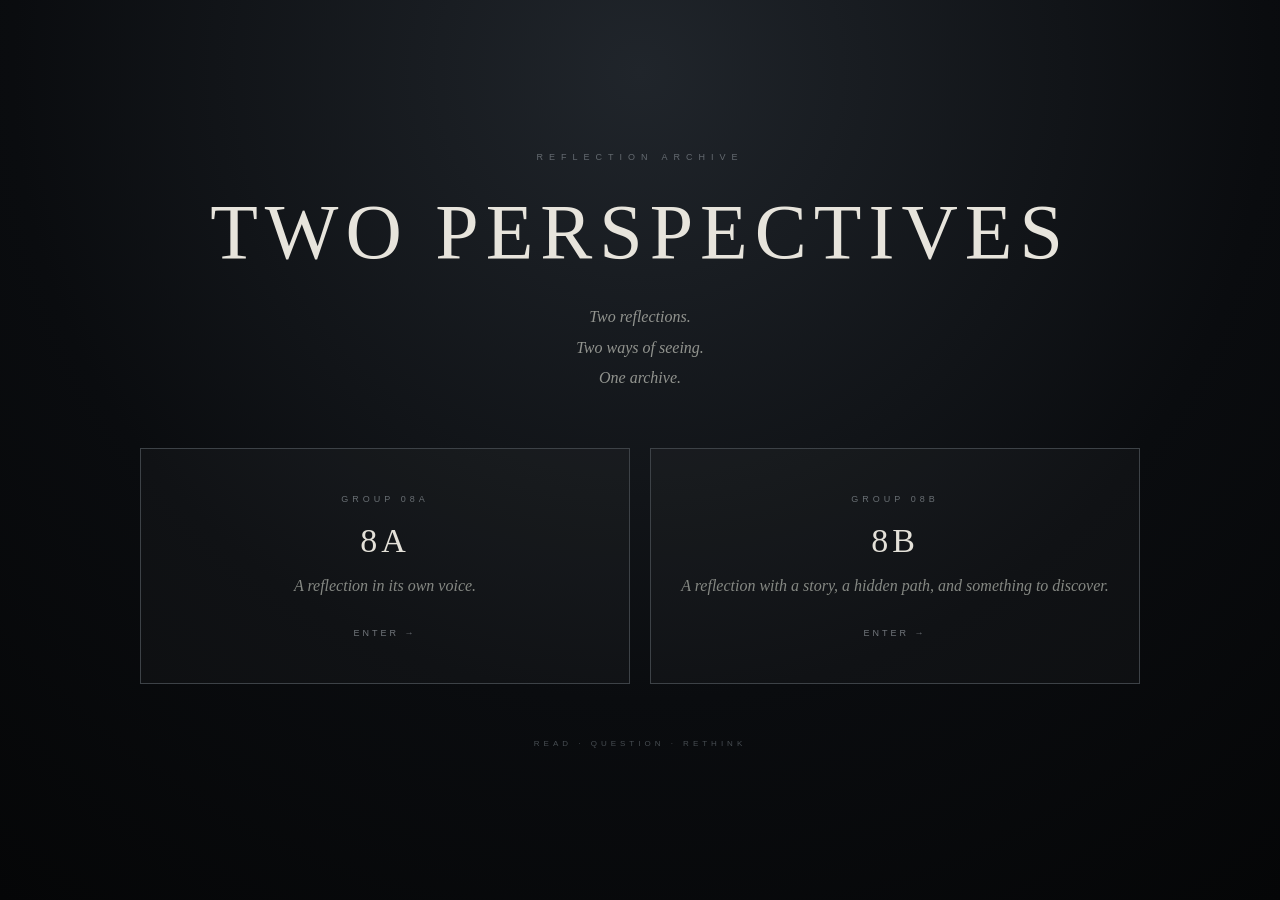
==== index.html @ 929dfd4b "Update index.html" ====
<!DOCTYPE html>
<html lang="en">
<head>
<meta charset="UTF-8">
<meta name="viewport" content="width=device-width, initial-scale=1.0">

<title>Reflection Archive</title>

<style>
*{
    box-sizing:border-box;
}

body{
    margin:0;
    min-height:100vh;
    background:
        radial-gradient(circle at 50% 8%,#20252b 0%,#0a0c0f 60%,#050607 100%);
    color:#e7e4dc;
    font-family:Georgia,"Times New Roman",serif;
    display:flex;
    align-items:center;
    justify-content:center;
    padding:30px 18px;
}

.container{
    width:100%;
    max-width:1000px;
    text-align:center;
}

.label{
    font-family:Arial,sans-serif;
    font-size:9px;
    letter-spacing:6px;
    color:#646a70;
    margin-bottom:25px;
}

h1{
    font-size:clamp(44px,9vw,78px);
    font-weight:normal;
    letter-spacing:7px;
    margin:0;
}

.intro{
    max-width:600px;
    margin:25px auto 55px;
    color:#92948f;
    font-style:italic;
    line-height:1.9;
}

.groups{
    display:grid;
    grid-template-columns:repeat(2,1fr);
    gap:20px;
}

.card{
    border:1px solid #3d4247;
    background:rgba(255,255,255,.025);
    padding:45px 25px;
    text-decoration:none;
    color:#e4e1d9;
    transition:.35s ease;
}

.card:hover{
    transform:translateY(-5px);
    border-color:#73787d;
    background:rgba(255,255,255,.045);
}

.card-label{
    font-family:Arial,sans-serif;
    font-size:9px;
    letter-spacing:4px;
    color:#686e73;
}

.card h2{
    font-size:34px;
    font-weight:normal;
    letter-spacing:4px;
    margin:18px 0 12px;
}

.card p{
    color:#858883;
    font-style:italic;
    line-height:1.7;
    margin:0;
}

.arrow{
    display:block;
    margin-top:28px;
    font-family:Arial,sans-serif;
    font-size:9px;
    letter-spacing:3px;
    color:#71767b;
}

.footer{
    margin-top:55px;
    color:#474d52;
    font-family:Arial,sans-serif;
    font-size:8px;
    letter-spacing:4px;
}

@media(max-width:700px){
    .groups{
        grid-template-columns:1fr;
    }
}
</style>
</head>

<body>

<div class="container">

<div class="label">
REFLECTION ARCHIVE
</div>

<h1>TWO PERSPECTIVES</h1>

<div class="intro">
Two reflections.<br>
Two ways of seeing.<br>
One archive.
</div>

<div class="groups">

<a href="8a.html" class="card">

<div class="card-label">
GROUP 08A
</div>

<h2>8A</h2>

<p>
A reflection in its own voice.
</p>

<span class="arrow">
ENTER →
</span>

</a>


<a href="8b.html" class="card">

<div class="card-label">
GROUP 08B
</div>

<h2>8B</h2>

<p>
A reflection with a story,
a hidden path, and something to discover.
</p>

<span class="arrow">
ENTER →
</span>

</a>

</div>

<div class="footer">
READ · QUESTION · RETHINK
</div>

</div>

</body>
</html>
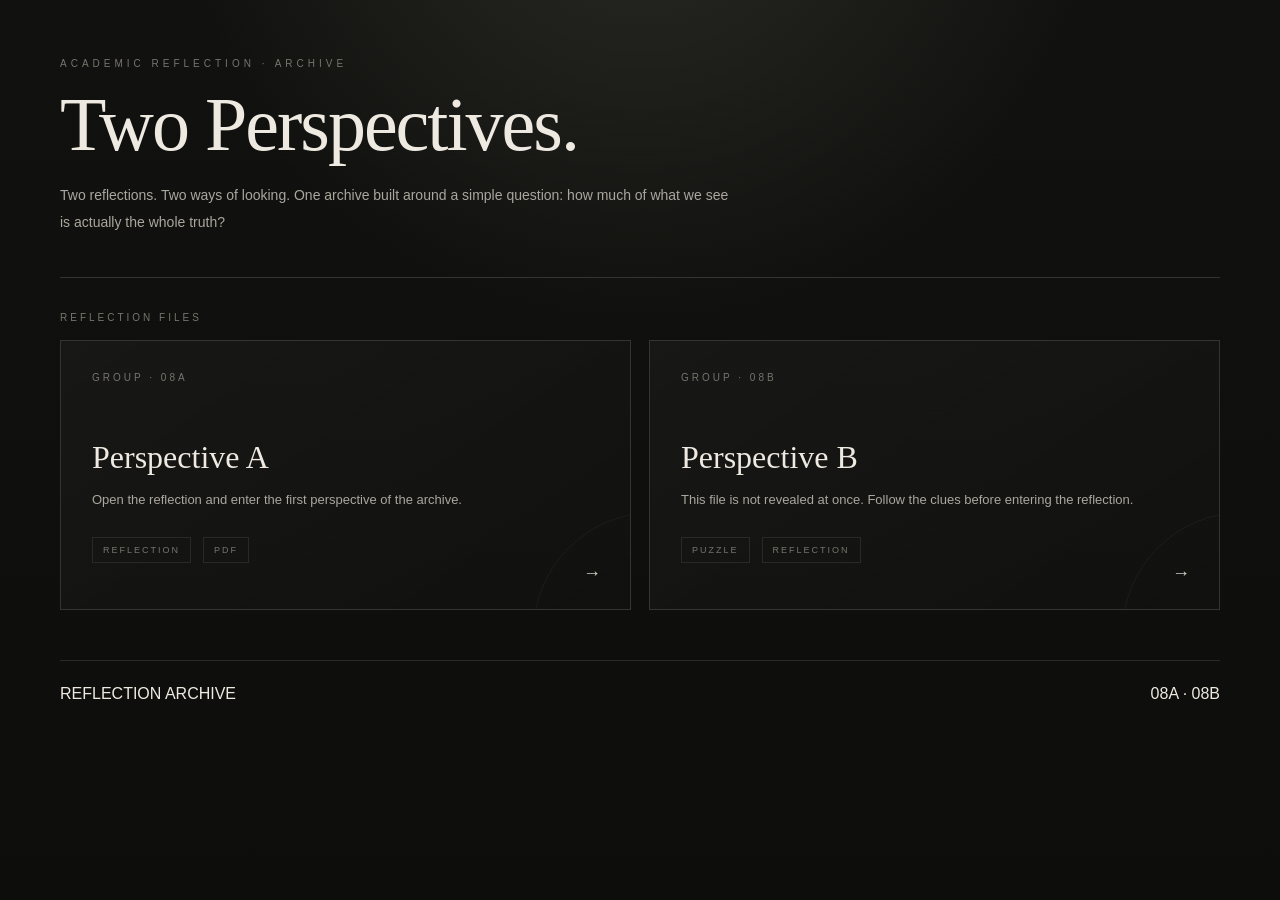
==== commit 3624f552: "Update index.html" ====
--- a/index.html
+++ b/index.html
@@ -1,188 +1,130 @@
 <!DOCTYPE html>
 <html lang="en">
 <head>
+
 <meta charset="UTF-8">
 <meta name="viewport" content="width=device-width, initial-scale=1.0">
 
 <title>Reflection Archive</title>
 
-<style>
-*{
-    box-sizing:border-box;
-}
+<link rel="stylesheet" href="site.css">
 
-body{
-    margin:0;
-    min-height:100vh;
-    background:
-        radial-gradient(circle at 50% 8%,#20252b 0%,#0a0c0f 60%,#050607 100%);
-    color:#e7e4dc;
-    font-family:Georgia,"Times New Roman",serif;
-    display:flex;
-    align-items:center;
-    justify-content:center;
-    padding:30px 18px;
-}
-
-.container{
-    width:100%;
-    max-width:1000px;
-    text-align:center;
-}
-
-.label{
-    font-family:Arial,sans-serif;
-    font-size:9px;
-    letter-spacing:6px;
-    color:#646a70;
-    margin-bottom:25px;
-}
-
-h1{
-    font-size:clamp(44px,9vw,78px);
-    font-weight:normal;
-    letter-spacing:7px;
-    margin:0;
-}
-
-.intro{
-    max-width:600px;
-    margin:25px auto 55px;
-    color:#92948f;
-    font-style:italic;
-    line-height:1.9;
-}
-
-.groups{
-    display:grid;
-    grid-template-columns:repeat(2,1fr);
-    gap:20px;
-}
-
-.card{
-    border:1px solid #3d4247;
-    background:rgba(255,255,255,.025);
-    padding:45px 25px;
-    text-decoration:none;
-    color:#e4e1d9;
-    transition:.35s ease;
-}
-
-.card:hover{
-    transform:translateY(-5px);
-    border-color:#73787d;
-    background:rgba(255,255,255,.045);
-}
-
-.card-label{
-    font-family:Arial,sans-serif;
-    font-size:9px;
-    letter-spacing:4px;
-    color:#686e73;
-}
-
-.card h2{
-    font-size:34px;
-    font-weight:normal;
-    letter-spacing:4px;
-    margin:18px 0 12px;
-}
-
-.card p{
-    color:#858883;
-    font-style:italic;
-    line-height:1.7;
-    margin:0;
-}
-
-.arrow{
-    display:block;
-    margin-top:28px;
-    font-family:Arial,sans-serif;
-    font-size:9px;
-    letter-spacing:3px;
-    color:#71767b;
-}
-
-.footer{
-    margin-top:55px;
-    color:#474d52;
-    font-family:Arial,sans-serif;
-    font-size:8px;
-    letter-spacing:4px;
-}
-
-@media(max-width:700px){
-    .groups{
-        grid-template-columns:1fr;
-    }
-}
-</style>
 </head>
 
 <body>
 
-<div class="container">
+<main class="archive-page">
 
-<div class="label">
-REFLECTION ARCHIVE
-</div>
+    <div class="archive-kicker">
+        ACADEMIC REFLECTION · ARCHIVE
+    </div>
 
-<h1>TWO PERSPECTIVES</h1>
+    <h1 class="archive-title">
+        Two Perspectives.
+    </h1>
 
-<div class="intro">
-Two reflections.<br>
-Two ways of seeing.<br>
-One archive.
-</div>
+    <p class="archive-subtitle">
+        Two reflections. Two ways of looking.
+        One archive built around a simple question:
+        how much of what we see is actually the whole truth?
+    </p>
 
-<div class="groups">
-
-<a href="8a.html" class="card">
-
-<div class="card-label">
-GROUP 08A
-</div>
-
-<h2>8A</h2>
-
-<p>
-A reflection in its own voice.
-</p>
-
-<span class="arrow">
-ENTER →
-</span>
-
-</a>
+    <div class="archive-line"></div>
 
 
-<a href="8b.html" class="card">
+    <div class="section-label">
+        REFLECTION FILES
+    </div>
 
-<div class="card-label">
-GROUP 08B
-</div>
 
-<h2>8B</h2>
+    <section class="archive-grid">
 
-<p>
-A reflection with a story,
-a hidden path, and something to discover.
-</p>
 
-<span class="arrow">
-ENTER →
-</span>
+        <a
+            class="archive-card"
+            href="8a.html"
+        >
 
-</a>
+            <div class="archive-number">
+                GROUP · 08A
+            </div>
 
-</div>
+            <div class="archive-card-title">
+                Perspective A
+            </div>
 
-<div class="footer">
-READ · QUESTION · RETHINK
-</div>
+            <div class="archive-card-description">
+                Open the reflection and enter the first
+                perspective of the archive.
+            </div>
 
-</div>
+            <div class="meta-row">
+                <span class="meta">
+                    REFLECTION
+                </span>
+
+                <span class="meta">
+                    PDF
+                </span>
+            </div>
+
+            <div class="archive-arrow">
+                →
+            </div>
+
+        </a>
+
+
+        <a
+            class="archive-card"
+            href="8b.html"
+        >
+
+            <div class="archive-number">
+                GROUP · 08B
+            </div>
+
+            <div class="archive-card-title">
+                Perspective B
+            </div>
+
+            <div class="archive-card-description">
+                This file is not revealed at once.
+                Follow the clues before entering the reflection.
+            </div>
+
+            <div class="meta-row">
+                <span class="meta">
+                    PUZZLE
+                </span>
+
+                <span class="meta">
+                    REFLECTION
+                </span>
+            </div>
+
+            <div class="archive-arrow">
+                →
+            </div>
+
+        </a>
+
+    </section>
+
+
+    <div class="bottom-nav">
+
+        <span>
+            REFLECTION ARCHIVE
+        </span>
+
+        <span>
+            08A · 08B
+        </span>
+
+    </div>
+
+</main>
 
 </body>
 </html>
--- a/site.css
+++ b/site.css
@@ -0,0 +1,1031 @@
+:root{
+    --bg:#11110f;
+    --bg-deep:#0d0d0b;
+
+    --panel:#191916;
+    --panel-soft:#1d1d19;
+    --panel-hover:#22221e;
+
+    --line:#353530;
+    --line-soft:#292925;
+    --line-bright:#4b4a44;
+
+    --text:#eeeae1;
+    --text-soft:#d2cec4;
+    --muted:#aaa79e;
+    --dim:#77756d;
+
+    --accent:#d6d0c2;
+    --accent-bright:#eeeae1;
+
+    --max-width:1160px;
+}
+
+*{
+    box-sizing:border-box;
+}
+
+html{
+    scroll-behavior:smooth;
+}
+
+body{
+    margin:0;
+    min-height:100vh;
+
+    background:
+        radial-gradient(
+            circle at 50% -15%,
+            #292925 0%,
+            transparent 38%
+        ),
+        linear-gradient(
+            180deg,
+            var(--bg) 0%,
+            var(--bg-deep) 100%
+        );
+
+    color:var(--text);
+
+    font-family:
+        Arial,
+        Helvetica,
+        sans-serif;
+}
+
+body::before{
+    content:"";
+    position:fixed;
+    inset:0;
+
+    pointer-events:none;
+
+    opacity:.025;
+
+    background-image:
+        repeating-linear-gradient(
+            0deg,
+            transparent 0px,
+            transparent 3px,
+            rgba(255,255,255,.5) 4px
+        );
+}
+
+a{
+    color:inherit;
+}
+
+.archive-page{
+    width:min(var(--max-width),92%);
+    margin:auto;
+    padding:58px 0 45px;
+}
+
+.narrow-page{
+    width:min(780px,92%);
+    margin:auto;
+    padding:60px 0 45px;
+}
+
+.wide-page{
+    width:min(1380px,94%);
+    margin:auto;
+    padding:52px 0 42px;
+}
+
+
+/* =========================
+   ARCHIVE HEADER
+========================= */
+
+.archive-kicker{
+    font-size:10px;
+    letter-spacing:4px;
+    color:var(--dim);
+    text-transform:uppercase;
+}
+
+.archive-title{
+    margin:17px 0 0;
+
+    font-family:
+        Georgia,
+        "Times New Roman",
+        serif;
+
+    font-weight:normal;
+
+    font-size:
+        clamp(42px,7vw,76px);
+
+    line-height:1;
+
+    letter-spacing:-2px;
+}
+
+.archive-subtitle{
+    max-width:680px;
+
+    margin-top:20px;
+
+    color:var(--muted);
+
+    font-size:14px;
+    line-height:1.9;
+}
+
+.archive-line{
+    height:1px;
+
+    margin:42px 0 34px;
+
+    background:var(--line);
+}
+
+
+/* =========================
+   SECTION LABEL
+========================= */
+
+.section-label{
+    margin-bottom:17px;
+
+    font-size:10px;
+    letter-spacing:3px;
+
+    color:var(--dim);
+
+    text-transform:uppercase;
+}
+
+
+/* =========================
+   ARCHIVE CARDS
+========================= */
+
+.archive-grid{
+    display:grid;
+
+    grid-template-columns:
+        repeat(2,minmax(0,1fr));
+
+    gap:18px;
+}
+
+.archive-card{
+    position:relative;
+
+    min-height:270px;
+
+    display:block;
+
+    padding:31px;
+
+    border:1px solid var(--line);
+
+    background:
+        linear-gradient(
+            145deg,
+            rgba(255,255,255,.035),
+            rgba(255,255,255,.012)
+        );
+
+    text-decoration:none;
+
+    overflow:hidden;
+
+    transition:
+        transform .28s ease,
+        border-color .28s ease,
+        background .28s ease;
+}
+
+.archive-card::after{
+    content:"";
+
+    position:absolute;
+
+    width:240px;
+    height:240px;
+
+    right:-145px;
+    bottom:-145px;
+
+    border:1px solid rgba(255,255,255,.045);
+
+    border-radius:50%;
+}
+
+.archive-card:hover{
+    transform:translateY(-4px);
+
+    border-color:var(--line-bright);
+
+    background:var(--panel-hover);
+}
+
+.archive-number{
+    font-size:10px;
+    letter-spacing:3px;
+
+    color:var(--dim);
+}
+
+.archive-card-title{
+    margin-top:56px;
+
+    font-family:
+        Georgia,
+        "Times New Roman",
+        serif;
+
+    font-size:32px;
+    font-weight:normal;
+}
+
+.archive-card-description{
+    max-width:470px;
+
+    margin-top:13px;
+
+    color:var(--muted);
+
+    font-size:13px;
+    line-height:1.75;
+}
+
+.archive-arrow{
+    position:absolute;
+
+    right:29px;
+    bottom:25px;
+
+    font-size:18px;
+
+    color:var(--accent);
+}
+
+
+/* =========================
+   SMALL META
+========================= */
+
+.meta-row{
+    display:flex;
+    gap:12px;
+    flex-wrap:wrap;
+
+    margin-top:25px;
+}
+
+.meta{
+    padding:7px 10px;
+
+    border:1px solid var(--line-soft);
+
+    color:var(--dim);
+
+    font-size:9px;
+    letter-spacing:2px;
+}
+
+
+/* =========================
+   LISTENING CARD
+========================= */
+
+.listening-card{
+    position:relative;
+
+    margin-top:18px;
+
+    min-height:165px;
+
+    border:1px solid var(--line);
+
+    background:
+        linear-gradient(
+            145deg,
+            rgba(255,255,255,.025),
+            rgba(255,255,255,.008)
+        );
+
+    overflow:hidden;
+
+    transition:
+        border-color .25s ease,
+        background .25s ease;
+}
+
+.listening-card:hover{
+    border-color:var(--line-bright);
+}
+
+.listening-card-link{
+    position:absolute;
+    inset:0;
+
+    z-index:4;
+}
+
+.listening-content{
+    display:flex;
+    align-items:center;
+
+    gap:23px;
+
+    padding:30px;
+}
+
+.listening-icon{
+    width:58px;
+    height:58px;
+
+    flex:none;
+
+    display:flex;
+    align-items:center;
+    justify-content:center;
+
+    border:1px solid var(--line);
+
+    font-size:22px;
+}
+
+.listening-title{
+    font-family:
+        Georgia,
+        "Times New Roman",
+        serif;
+
+    font-size:27px;
+}
+
+.listening-status{
+    margin-top:7px;
+
+    color:var(--dim);
+
+    font-size:9px;
+    letter-spacing:2px;
+}
+
+.listening-description{
+    margin-top:10px;
+
+    color:var(--muted);
+
+    font-size:12px;
+    line-height:1.7;
+}
+
+
+/* =========================
+   DIRECT ACCESS
+========================= */
+
+.alternative-route{
+    margin-top:34px;
+
+    text-align:center;
+}
+
+.alternative-label{
+    margin-bottom:12px;
+
+    color:var(--dim);
+
+    font-size:9px;
+    letter-spacing:2px;
+}
+
+.secondary-button{
+    display:inline-flex;
+
+    padding:12px 18px;
+
+    border:1px solid var(--line);
+
+    color:var(--muted);
+
+    text-decoration:none;
+
+    font-size:9px;
+    letter-spacing:2px;
+
+    transition:.25s;
+}
+
+.secondary-button:hover{
+    color:var(--text);
+    border-color:var(--line-bright);
+}
+
+
+/* =========================
+   PRIMARY BUTTON
+========================= */
+
+.primary-button{
+    display:flex;
+    align-items:center;
+    justify-content:center;
+
+    width:100%;
+
+    padding:17px;
+
+    border:1px solid var(--accent);
+
+    background:var(--accent);
+
+    color:#171714;
+
+    text-decoration:none;
+
+    font-size:10px;
+    letter-spacing:3px;
+
+    transition:.25s;
+}
+
+.primary-button:hover{
+    background:var(--accent-bright);
+}
+
+
+/* =========================
+   BOTTOM NAV
+========================= */
+
+.bottom-nav{
+    display:flex;
+
+    justify-content:space-between;
+
+    gap:20px;
+
+    margin-top:50px;
+
+    padding-top:24px;
+
+    border-top:1px solid var(--line-soft);
+}
+
+.bottom-nav a{
+    color:var(--muted);
+
+    text-decoration:none;
+
+    font-size:9px;
+    letter-spacing:2px;
+
+    transition:.2s;
+}
+
+.bottom-nav a:hover{
+    color:var(--text);
+}
+
+
+/* =========================
+   DOCUMENT PANEL
+========================= */
+
+.document-panel{
+    border:1px solid var(--line);
+
+    background:#0b0b0a;
+
+    overflow:hidden;
+}
+
+.document-header{
+    display:flex;
+    justify-content:space-between;
+    align-items:center;
+
+    padding:14px 17px;
+
+    border-bottom:1px solid var(--line);
+
+    background:var(--panel);
+}
+
+.document-header-title{
+    font-size:9px;
+    letter-spacing:3px;
+
+    color:var(--muted);
+}
+
+.document-header-meta{
+    font-size:8px;
+    letter-spacing:2px;
+
+    color:var(--dim);
+}
+
+.document-frame{
+    display:block;
+
+    width:100%;
+
+    height:
+        calc(100vh - 235px);
+
+    min-height:650px;
+
+    border:0;
+
+    background:#fff;
+}
+
+
+/* =========================
+   CHALLENGE
+========================= */
+
+.challenge-box{
+    padding:34px;
+
+    border:1px solid var(--line);
+
+    background:
+        linear-gradient(
+            145deg,
+            rgba(255,255,255,.025),
+            rgba(255,255,255,.008)
+        );
+}
+
+.challenge-label{
+    font-size:9px;
+    letter-spacing:3px;
+
+    color:var(--dim);
+}
+
+.challenge-question{
+    margin:20px 0 25px;
+
+    font-family:
+        Georgia,
+        "Times New Roman",
+        serif;
+
+    font-size:25px;
+    line-height:1.5;
+}
+
+.challenge-input{
+    width:100%;
+
+    padding:17px;
+
+    border:1px solid var(--line-bright);
+
+    outline:none;
+
+    background:#11110f;
+
+    color:var(--text);
+
+    font-size:14px;
+
+    transition:.2s;
+}
+
+.challenge-input:focus{
+    border-color:#77736a;
+}
+
+.challenge-submit{
+    width:100%;
+
+    margin-top:12px;
+
+    padding:16px;
+
+    border:1px solid var(--accent);
+
+    background:var(--accent);
+
+    color:#171714;
+
+    cursor:pointer;
+
+    font-size:9px;
+    letter-spacing:3px;
+
+    transition:.25s;
+}
+
+.challenge-submit:hover{
+    background:var(--accent-bright);
+}
+
+.challenge-message{
+    min-height:20px;
+
+    margin-top:15px;
+
+    color:var(--muted);
+
+    font-size:11px;
+    line-height:1.7;
+}
+
+.hint-box{
+    display:none;
+
+    margin-top:18px;
+
+    padding:17px 18px;
+
+    border-left:2px solid #77736a;
+
+    background:rgba(255,255,255,.025);
+
+    color:var(--muted);
+
+    font-size:11px;
+    line-height:1.8;
+}
+
+.help-area{
+    margin-top:17px;
+
+    text-align:center;
+}
+
+.help-button{
+    width:100%;
+
+    padding:15px;
+
+    border:1px solid var(--line);
+
+    background:transparent;
+
+    color:var(--muted);
+
+    cursor:pointer;
+
+    font-size:9px;
+    letter-spacing:2px;
+
+    transition:.2s;
+}
+
+.help-button:hover{
+    color:var(--text);
+
+    border-color:var(--line-bright);
+}
+
+.help-text{
+    display:none;
+
+    margin-top:12px;
+
+    padding:16px;
+
+    border:1px solid var(--line-soft);
+
+    color:var(--muted);
+
+    font-size:11px;
+    line-height:1.8;
+
+    text-align:left;
+}
+
+
+/* =========================
+   SUCCESS
+========================= */
+
+.success-screen{
+    min-height:72vh;
+
+    display:none;
+
+    align-items:center;
+    justify-content:center;
+
+    text-align:center;
+}
+
+.success-inner{
+    width:min(650px,100%);
+}
+
+.success-symbol{
+    margin-bottom:25px;
+
+    font-size:40px;
+
+    color:var(--accent);
+}
+
+.success-label{
+    font-size:9px;
+    letter-spacing:4px;
+
+    color:var(--dim);
+}
+
+.success-title{
+    margin:18px 0 12px;
+
+    font-family:
+        Georgia,
+        "Times New Roman",
+        serif;
+
+    font-weight:normal;
+
+    font-size:
+        clamp(40px,7vw,65px);
+}
+
+.success-description{
+    color:var(--muted);
+
+    font-size:13px;
+    line-height:1.9;
+}
+
+
+/* =========================
+   READING ROOM
+========================= */
+
+.reading-grid{
+    display:grid;
+
+    grid-template-columns:
+        minmax(0,1fr)
+        310px;
+
+    gap:22px;
+
+    align-items:start;
+}
+
+.audio-column{
+    position:sticky;
+    top:24px;
+}
+
+.audio-panel{
+    padding:27px;
+
+    border:1px solid var(--line);
+
+    background:
+        linear-gradient(
+            145deg,
+            rgba(255,255,255,.035),
+            rgba(255,255,255,.012)
+        );
+}
+
+.audio-symbol{
+    width:58px;
+    height:58px;
+
+    display:flex;
+    align-items:center;
+    justify-content:center;
+
+    margin-bottom:23px;
+
+    border:1px solid var(--line);
+
+    font-size:22px;
+}
+
+.audio-label{
+    font-size:9px;
+    letter-spacing:3px;
+
+    color:var(--dim);
+}
+
+.audio-title{
+    margin-top:13px;
+
+    font-family:
+        Georgia,
+        "Times New Roman",
+        serif;
+
+    font-size:29px;
+    line-height:1.25;
+}
+
+.audio-description{
+    margin-top:13px;
+
+    color:var(--muted);
+
+    font-size:11px;
+    line-height:1.8;
+}
+
+.audio-player{
+    width:100%;
+
+    margin-top:25px;
+}
+
+.audio-note{
+    margin-top:19px;
+
+    padding-top:19px;
+
+    border-top:1px solid var(--line-soft);
+
+    color:var(--dim);
+
+    font-size:10px;
+    line-height:1.8;
+}
+
+.download-button{
+    display:block;
+
+    margin-top:17px;
+
+    padding:14px;
+
+    border:1px solid var(--line);
+
+    color:var(--muted);
+
+    text-align:center;
+
+    text-decoration:none;
+
+    font-size:9px;
+    letter-spacing:2px;
+
+    transition:.2s;
+}
+
+.download-button:hover{
+    color:var(--text);
+
+    border-color:var(--line-bright);
+}
+
+
+/* =========================
+   LOCK SCREEN
+========================= */
+
+.lock-screen{
+    min-height:100vh;
+
+    display:flex;
+
+    align-items:center;
+    justify-content:center;
+
+    width:min(650px,92%);
+
+    margin:auto;
+
+    text-align:center;
+}
+
+.lock-symbol{
+    margin-bottom:27px;
+
+    font-size:46px;
+}
+
+.lock-label{
+    font-size:9px;
+    letter-spacing:4px;
+
+    color:var(--dim);
+}
+
+.lock-title{
+    margin:18px 0;
+
+    font-family:
+        Georgia,
+        "Times New Roman",
+        serif;
+
+    font-size:
+        clamp(40px,7vw,60px);
+
+    font-weight:normal;
+}
+
+.lock-description{
+    color:var(--muted);
+
+    font-size:13px;
+    line-height:1.9;
+}
+
+.lock-button{
+    display:block;
+
+    margin-top:30px;
+
+    padding:17px;
+
+    border:1px solid var(--line);
+
+    color:var(--muted);
+
+    text-decoration:none;
+
+    font-size:9px;
+    letter-spacing:2px;
+
+    transition:.2s;
+}
+
+.lock-button:hover{
+    color:var(--text);
+
+    border-color:var(--line-bright);
+}
+
+
+/* =========================
+   RESPONSIVE
+========================= */
+
+@media(max-width:900px){
+
+    .reading-grid{
+        grid-template-columns:1fr;
+    }
+
+    .audio-column{
+        position:relative;
+        top:auto;
+        order:-1;
+    }
+
+    .document-frame{
+        height:72vh;
+        min-height:540px;
+    }
+
+}
+
+@media(max-width:720px){
+
+    .archive-page,
+    .narrow-page{
+        padding-top:40px;
+    }
+
+    .archive-grid{
+        grid-template-columns:1fr;
+    }
+
+    .archive-card{
+        min-height:225px;
+    }
+
+    .archive-card-title{
+        margin-top:42px;
+    }
+
+    .listening-content{
+        align-items:flex-start;
+    }
+
+    .bottom-nav{
+        flex-direction:column;
+    }
+
+}
+
+@media(max-width:520px){
+
+    .archive-title{
+        letter-spacing:-1px;
+    }
+
+    .challenge-box{
+        padding:24px;
+    }
+
+    .document-frame{
+        height:68vh;
+        min-height:480px;
+    }
+
+}
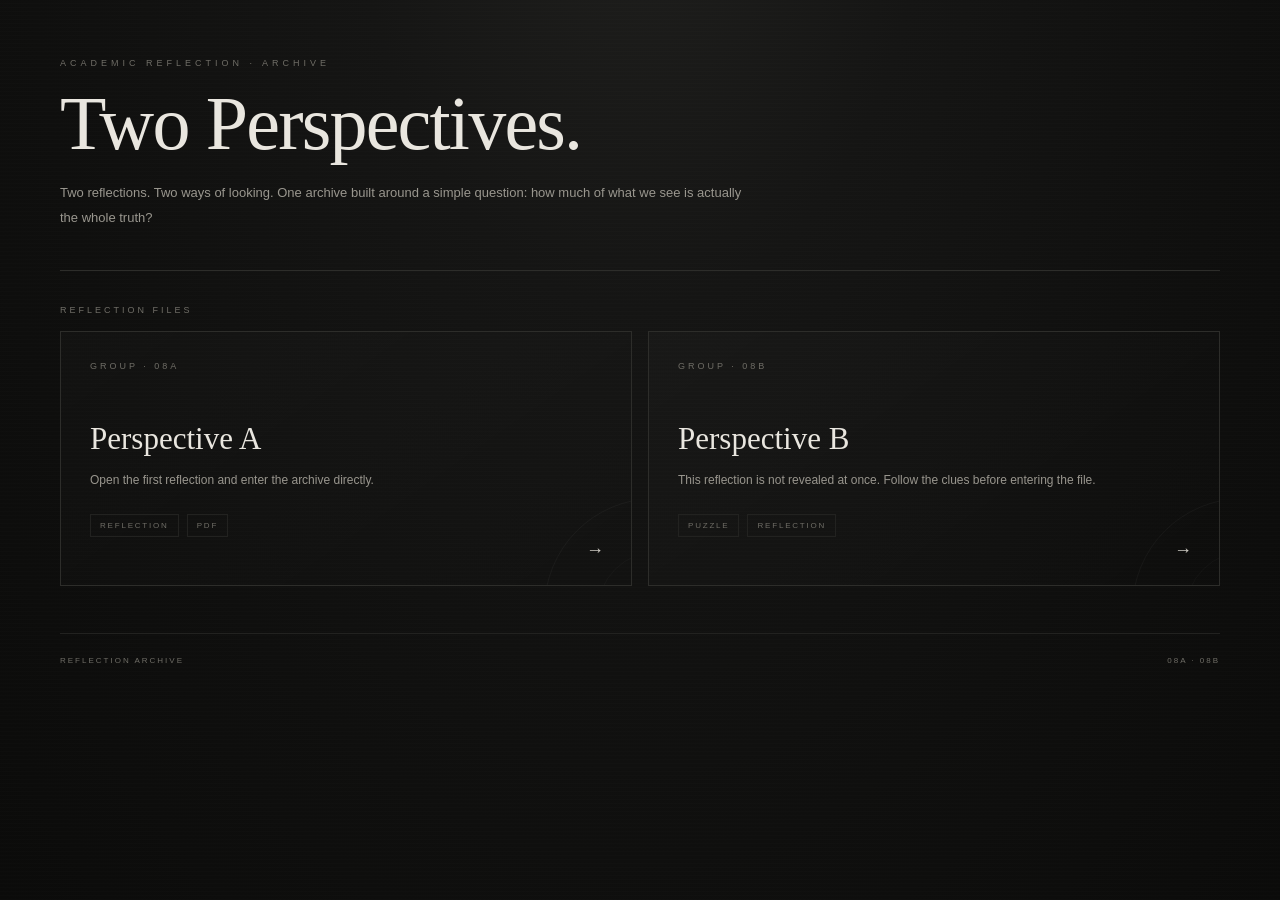
==== commit 65703fcc: "Update index.html" ====
--- a/index.html
+++ b/index.html
@@ -13,52 +13,51 @@
 
 <body>
 
-<main class="archive-page">
+<main class="page">
 
-    <div class="archive-kicker">
+    <div class="kicker">
         ACADEMIC REFLECTION · ARCHIVE
     </div>
 
-    <h1 class="archive-title">
+    <h1 class="title">
         Two Perspectives.
     </h1>
 
-    <p class="archive-subtitle">
+    <p class="subtitle">
         Two reflections. Two ways of looking.
         One archive built around a simple question:
         how much of what we see is actually the whole truth?
     </p>
 
-    <div class="archive-line"></div>
-
+    <div class="rule"></div>
 
     <div class="section-label">
         REFLECTION FILES
     </div>
 
 
-    <section class="archive-grid">
-
+    <section class="cards">
 
         <a
-            class="archive-card"
+            class="card"
             href="8a.html"
         >
 
-            <div class="archive-number">
+            <div class="card-number">
                 GROUP · 08A
             </div>
 
-            <div class="archive-card-title">
+            <div class="card-title">
                 Perspective A
             </div>
 
-            <div class="archive-card-description">
-                Open the reflection and enter the first
-                perspective of the archive.
+            <div class="card-description">
+                Open the first reflection and enter
+                the archive directly.
             </div>
 
             <div class="meta-row">
+
                 <span class="meta">
                     REFLECTION
                 </span>
@@ -66,9 +65,10 @@
                 <span class="meta">
                     PDF
                 </span>
+
             </div>
 
-            <div class="archive-arrow">
+            <div class="card-arrow">
                 →
             </div>
 
@@ -76,24 +76,25 @@
 
 
         <a
-            class="archive-card"
+            class="card"
             href="8b.html"
         >
 
-            <div class="archive-number">
+            <div class="card-number">
                 GROUP · 08B
             </div>
 
-            <div class="archive-card-title">
+            <div class="card-title">
                 Perspective B
             </div>
 
-            <div class="archive-card-description">
-                This file is not revealed at once.
-                Follow the clues before entering the reflection.
+            <div class="card-description">
+                This reflection is not revealed at once.
+                Follow the clues before entering the file.
             </div>
 
             <div class="meta-row">
+
                 <span class="meta">
                     PUZZLE
                 </span>
@@ -101,9 +102,10 @@
                 <span class="meta">
                     REFLECTION
                 </span>
+
             </div>
 
-            <div class="archive-arrow">
+            <div class="card-arrow">
                 →
             </div>
 
@@ -112,7 +114,7 @@
     </section>
 
 
-    <div class="bottom-nav">
+    <nav class="bottom-nav">
 
         <span>
             REFLECTION ARCHIVE
@@ -122,7 +124,7 @@
             08A · 08B
         </span>
 
-    </div>
+    </nav>
 
 </main>
 
--- a/site.css
+++ b/site.css
@@ -1,24 +1,23 @@
 :root{
-    --bg:#11110f;
-    --bg-deep:#0d0d0b;
-
-    --panel:#191916;
-    --panel-soft:#1d1d19;
-    --panel-hover:#22221e;
-
-    --line:#353530;
-    --line-soft:#292925;
-    --line-bright:#4b4a44;
-
-    --text:#eeeae1;
-    --text-soft:#d2cec4;
-    --muted:#aaa79e;
-    --dim:#77756d;
-
-    --accent:#d6d0c2;
-    --accent-bright:#eeeae1;
-
-    --max-width:1160px;
+    --bg:#0f0f0e;
+    --bg-deep:#0b0b0a;
+
+    --surface:#151514;
+    --surface-2:#191918;
+    --surface-hover:#1d1d1b;
+
+    --border:#2d2d2a;
+    --border-soft:#222220;
+    --border-light:#42423e;
+
+    --text:#e9e6df;
+    --text-soft:#d0cdc5;
+    --muted:#99968e;
+    --dim:#6f6d66;
+
+    --white:#f1eee7;
+
+    --content:1160px;
 }
 
 *{
@@ -35,13 +34,10 @@
 
     background:
         radial-gradient(
-            circle at 50% -15%,
-            #292925 0%,
-            transparent 38%
-        ),
-        linear-gradient(
-            180deg,
-            var(--bg) 0%,
+            ellipse at 50% -20%,
+            #20201e 0%,
+            #151514 32%,
+            var(--bg) 68%,
             var(--bg-deep) 100%
         );
 
@@ -51,61 +47,75 @@
         Arial,
         Helvetica,
         sans-serif;
+
+    -webkit-font-smoothing:antialiased;
 }
 
 body::before{
     content:"";
+
     position:fixed;
     inset:0;
 
     pointer-events:none;
 
-    opacity:.025;
+    opacity:.018;
 
     background-image:
         repeating-linear-gradient(
             0deg,
-            transparent 0px,
-            transparent 3px,
-            rgba(255,255,255,.5) 4px
+            rgba(255,255,255,.7) 0,
+            rgba(255,255,255,.7) 1px,
+            transparent 1px,
+            transparent 4px
         );
 }
+
+
+/* =========================================
+   GLOBAL
+========================================= */
 
 a{
     color:inherit;
 }
 
-.archive-page{
-    width:min(var(--max-width),92%);
+button,
+input{
+    font:inherit;
+}
+
+.page{
+    width:min(var(--content),92%);
     margin:auto;
-    padding:58px 0 45px;
-}
-
-.narrow-page{
-    width:min(780px,92%);
-    margin:auto;
-    padding:60px 0 45px;
-}
-
-.wide-page{
+    padding:58px 0 44px;
+}
+
+.page-wide{
     width:min(1380px,94%);
     margin:auto;
     padding:52px 0 42px;
 }
 
-
-/* =========================
+.page-narrow{
+    width:min(760px,92%);
+    margin:auto;
+    padding:60px 0 44px;
+}
+
+
+/* =========================================
    ARCHIVE HEADER
-========================= */
-
-.archive-kicker{
-    font-size:10px;
+========================================= */
+
+.kicker{
+    font-size:9px;
     letter-spacing:4px;
     color:var(--dim);
     text-transform:uppercase;
 }
 
-.archive-title{
+.title{
     margin:17px 0 0;
 
     font-family:
@@ -113,44 +123,40 @@
         "Times New Roman",
         serif;
 
+    font-size:
+        clamp(43px,7vw,76px);
+
     font-weight:normal;
 
-    font-size:
-        clamp(42px,7vw,76px);
-
     line-height:1;
 
-    letter-spacing:-2px;
-}
-
-.archive-subtitle{
-    max-width:680px;
+    letter-spacing:-1.8px;
+}
+
+.subtitle{
+    max-width:690px;
 
     margin-top:20px;
 
     color:var(--muted);
 
-    font-size:14px;
+    font-size:13px;
+
     line-height:1.9;
 }
 
-.archive-line{
+.rule{
     height:1px;
 
-    margin:42px 0 34px;
-
-    background:var(--line);
-}
-
-
-/* =========================
-   SECTION LABEL
-========================= */
+    margin:40px 0 34px;
+
+    background:var(--border);
+}
 
 .section-label{
-    margin-bottom:17px;
-
-    font-size:10px;
+    margin-bottom:16px;
+
+    font-size:9px;
     letter-spacing:3px;
 
     color:var(--dim);
@@ -159,158 +165,181 @@
 }
 
 
-/* =========================
+/* =========================================
    ARCHIVE CARDS
-========================= */
-
-.archive-grid{
+========================================= */
+
+.cards{
     display:grid;
 
     grid-template-columns:
         repeat(2,minmax(0,1fr));
 
-    gap:18px;
-}
-
-.archive-card{
+    gap:16px;
+}
+
+.card{
     position:relative;
 
-    min-height:270px;
-
     display:block;
 
-    padding:31px;
-
-    border:1px solid var(--line);
+    min-height:255px;
+
+    padding:29px;
+
+    overflow:hidden;
+
+    border:1px solid var(--border);
 
     background:
         linear-gradient(
             145deg,
-            rgba(255,255,255,.035),
-            rgba(255,255,255,.012)
+            rgba(255,255,255,.018),
+            rgba(255,255,255,.004)
         );
 
     text-decoration:none;
 
-    overflow:hidden;
-
     transition:
-        transform .28s ease,
-        border-color .28s ease,
-        background .28s ease;
-}
-
-.archive-card::after{
+        transform .25s ease,
+        border-color .25s ease,
+        background .25s ease;
+}
+
+.card::before{
     content:"";
 
     position:absolute;
 
-    width:240px;
-    height:240px;
-
-    right:-145px;
-    bottom:-145px;
-
-    border:1px solid rgba(255,255,255,.045);
+    width:220px;
+    height:220px;
+
+    right:-135px;
+    bottom:-135px;
+
+    border:1px solid rgba(255,255,255,.035);
 
     border-radius:50%;
 }
 
-.archive-card:hover{
-    transform:translateY(-4px);
-
-    border-color:var(--line-bright);
-
-    background:var(--panel-hover);
-}
-
-.archive-number{
-    font-size:10px;
+.card::after{
+    content:"";
+
+    position:absolute;
+
+    width:120px;
+    height:120px;
+
+    right:-88px;
+    bottom:-88px;
+
+    border:1px solid rgba(255,255,255,.025);
+
+    border-radius:50%;
+}
+
+.card:hover{
+    transform:translateY(-3px);
+
+    border-color:var(--border-light);
+
+    background:var(--surface-hover);
+}
+
+.card-number{
+    font-size:9px;
     letter-spacing:3px;
 
     color:var(--dim);
 }
 
-.archive-card-title{
-    margin-top:56px;
+.card-title{
+    margin-top:50px;
 
     font-family:
         Georgia,
         "Times New Roman",
         serif;
 
-    font-size:32px;
+    font-size:31px;
+
     font-weight:normal;
 }
 
-.archive-card-description{
+.card-description{
     max-width:470px;
 
     margin-top:13px;
 
     color:var(--muted);
 
-    font-size:13px;
-    line-height:1.75;
-}
-
-.archive-arrow{
+    font-size:12px;
+
+    line-height:1.8;
+}
+
+.card-arrow{
     position:absolute;
 
-    right:29px;
-    bottom:25px;
+    right:27px;
+    bottom:24px;
+
+    color:var(--text-soft);
 
     font-size:18px;
 
-    color:var(--accent);
-}
-
-
-/* =========================
-   SMALL META
-========================= */
+    transition:transform .25s ease;
+}
+
+.card:hover .card-arrow{
+    transform:translateX(4px);
+}
+
+
+/* =========================================
+   META TAGS
+========================================= */
 
 .meta-row{
     display:flex;
-    gap:12px;
-    flex-wrap:wrap;
-
-    margin-top:25px;
+    gap:8px;
+
+    margin-top:22px;
 }
 
 .meta{
-    padding:7px 10px;
-
-    border:1px solid var(--line-soft);
+    padding:6px 9px;
+
+    border:1px solid var(--border-soft);
 
     color:var(--dim);
 
-    font-size:9px;
-    letter-spacing:2px;
-}
-
-
-/* =========================
+    font-size:8px;
+    letter-spacing:1.8px;
+}
+
+
+/* =========================================
    LISTENING CARD
-========================= */
+========================================= */
 
 .listening-card{
     position:relative;
 
-    margin-top:18px;
-
-    min-height:165px;
-
-    border:1px solid var(--line);
+    margin-top:16px;
+
+    min-height:155px;
+
+    overflow:hidden;
+
+    border:1px solid var(--border);
 
     background:
         linear-gradient(
             145deg,
-            rgba(255,255,255,.025),
-            rgba(255,255,255,.008)
+            rgba(255,255,255,.014),
+            rgba(255,255,255,.003)
         );
-
-    overflow:hidden;
 
     transition:
         border-color .25s ease,
@@ -318,10 +347,12 @@
 }
 
 .listening-card:hover{
-    border-color:var(--line-bright);
-}
-
-.listening-card-link{
+    border-color:var(--border-light);
+
+    background:var(--surface-hover);
+}
+
+.listening-link{
     position:absolute;
     inset:0;
 
@@ -332,14 +363,14 @@
     display:flex;
     align-items:center;
 
-    gap:23px;
-
-    padding:30px;
-}
-
-.listening-icon{
-    width:58px;
-    height:58px;
+    gap:22px;
+
+    padding:29px;
+}
+
+.icon-box{
+    width:54px;
+    height:54px;
 
     flex:none;
 
@@ -347,9 +378,23 @@
     align-items:center;
     justify-content:center;
 
-    border:1px solid var(--line);
-
-    font-size:22px;
+    border:1px solid var(--border);
+
+    color:var(--text-soft);
+}
+
+.icon-box svg{
+    width:22px;
+    height:22px;
+
+    stroke:currentColor;
+
+    fill:none;
+
+    stroke-width:1.35;
+
+    stroke-linecap:round;
+    stroke-linejoin:round;
 }
 
 .listening-title{
@@ -358,7 +403,9 @@
         "Times New Roman",
         serif;
 
-    font-size:27px;
+    font-size:26px;
+
+    font-weight:normal;
 }
 
 .listening-status{
@@ -366,173 +413,198 @@
 
     color:var(--dim);
 
-    font-size:9px;
-    letter-spacing:2px;
+    font-size:8px;
+
+    letter-spacing:2.2px;
 }
 
 .listening-description{
-    margin-top:10px;
-
-    color:var(--muted);
-
-    font-size:12px;
+    margin-top:9px;
+
+    color:var(--muted);
+
+    font-size:11px;
+
     line-height:1.7;
 }
 
 
-/* =========================
-   DIRECT ACCESS
-========================= */
-
-.alternative-route{
-    margin-top:34px;
-
-    text-align:center;
-}
-
-.alternative-label{
-    margin-bottom:12px;
-
-    color:var(--dim);
-
-    font-size:9px;
-    letter-spacing:2px;
-}
-
-.secondary-button{
-    display:inline-flex;
-
-    padding:12px 18px;
-
-    border:1px solid var(--line);
-
-    color:var(--muted);
-
-    text-decoration:none;
-
-    font-size:9px;
-    letter-spacing:2px;
-
-    transition:.25s;
-}
-
-.secondary-button:hover{
-    color:var(--text);
-    border-color:var(--line-bright);
-}
-
-
-/* =========================
-   PRIMARY BUTTON
-========================= */
-
-.primary-button{
+/* =========================================
+   BUTTONS
+========================================= */
+
+.primary{
     display:flex;
+
+    width:100%;
+
     align-items:center;
     justify-content:center;
 
-    width:100%;
-
-    padding:17px;
-
-    border:1px solid var(--accent);
-
-    background:var(--accent);
-
-    color:#171714;
+    padding:16px;
+
+    border:1px solid var(--white);
+
+    background:var(--white);
+
+    color:#151514;
 
     text-decoration:none;
 
-    font-size:10px;
-    letter-spacing:3px;
-
-    transition:.25s;
-}
-
-.primary-button:hover{
-    background:var(--accent-bright);
-}
-
-
-/* =========================
+    font-size:9px;
+
+    letter-spacing:2.8px;
+
+    transition:.22s;
+}
+
+.primary:hover{
+    background:#ffffff;
+
+    border-color:#ffffff;
+}
+
+.secondary{
+    display:flex;
+
+    align-items:center;
+    justify-content:center;
+
+    padding:15px;
+
+    border:1px solid var(--border);
+
+    background:transparent;
+
+    color:var(--muted);
+
+    text-decoration:none;
+
+    font-size:9px;
+
+    letter-spacing:2.5px;
+
+    transition:.22s;
+}
+
+.secondary:hover{
+    color:var(--text);
+
+    border-color:var(--border-light);
+}
+
+
+/* =========================================
+   ALTERNATIVE ROUTE
+========================================= */
+
+.alternative{
+    margin-top:30px;
+
+    text-align:center;
+}
+
+.alternative-label{
+    margin-bottom:11px;
+
+    color:var(--dim);
+
+    font-size:8px;
+
+    letter-spacing:2.2px;
+}
+
+.alternative .secondary{
+    display:inline-flex;
+
+    padding:11px 17px;
+}
+
+
+/* =========================================
    BOTTOM NAV
-========================= */
+========================================= */
 
 .bottom-nav{
     display:flex;
 
+    align-items:center;
     justify-content:space-between;
 
     gap:20px;
 
-    margin-top:50px;
-
-    padding-top:24px;
-
-    border-top:1px solid var(--line-soft);
-}
-
-.bottom-nav a{
-    color:var(--muted);
+    margin-top:47px;
+
+    padding-top:22px;
+
+    border-top:1px solid var(--border-soft);
+}
+
+.bottom-nav a,
+.bottom-nav span{
+    color:var(--dim);
 
     text-decoration:none;
 
-    font-size:9px;
+    font-size:8px;
+
     letter-spacing:2px;
 
     transition:.2s;
 }
 
 .bottom-nav a:hover{
-    color:var(--text);
-}
-
-
-/* =========================
-   DOCUMENT PANEL
-========================= */
-
-.document-panel{
-    border:1px solid var(--line);
-
-    background:#0b0b0a;
-
+    color:var(--text-soft);
+}
+
+
+/* =========================================
+   DOCUMENT / PDF
+========================================= */
+
+.document{
     overflow:hidden;
-}
-
-.document-header{
+
+    border:1px solid var(--border);
+
+    background:#090909;
+}
+
+.document-head{
     display:flex;
+
+    align-items:center;
     justify-content:space-between;
-    align-items:center;
-
-    padding:14px 17px;
-
-    border-bottom:1px solid var(--line);
-
-    background:var(--panel);
-}
-
-.document-header-title{
-    font-size:9px;
-    letter-spacing:3px;
-
-    color:var(--muted);
-}
-
-.document-header-meta{
+
+    padding:13px 16px;
+
+    background:var(--surface);
+
+    border-bottom:1px solid var(--border);
+}
+
+.document-name{
+    color:var(--muted);
+
     font-size:8px;
-    letter-spacing:2px;
-
+
+    letter-spacing:2.8px;
+}
+
+.document-info{
     color:var(--dim);
-}
-
-.document-frame{
+
+    font-size:7px;
+
+    letter-spacing:1.7px;
+}
+
+.pdf{
     display:block;
 
     width:100%;
 
-    height:
-        calc(100vh - 235px);
+    height:calc(100vh - 220px);
 
     min-height:650px;
 
@@ -542,129 +614,132 @@
 }
 
 
-/* =========================
+/* =========================================
    CHALLENGE
-========================= */
-
-.challenge-box{
-    padding:34px;
-
-    border:1px solid var(--line);
+========================================= */
+
+.challenge{
+    padding:32px;
+
+    border:1px solid var(--border);
 
     background:
         linear-gradient(
             145deg,
-            rgba(255,255,255,.025),
-            rgba(255,255,255,.008)
+            rgba(255,255,255,.018),
+            rgba(255,255,255,.004)
         );
 }
 
 .challenge-label{
-    font-size:9px;
+    color:var(--dim);
+
+    font-size:8px;
+
     letter-spacing:3px;
-
-    color:var(--dim);
-}
-
-.challenge-question{
-    margin:20px 0 25px;
+}
+
+.question{
+    margin:20px 0 24px;
 
     font-family:
         Georgia,
         "Times New Roman",
         serif;
 
-    font-size:25px;
+    font-size:24px;
+
     line-height:1.5;
 }
 
-.challenge-input{
+.input{
     width:100%;
 
-    padding:17px;
-
-    border:1px solid var(--line-bright);
+    padding:16px;
+
+    border:1px solid var(--border-light);
 
     outline:none;
 
-    background:#11110f;
+    background:#0d0d0c;
 
     color:var(--text);
 
-    font-size:14px;
+    font-size:13px;
 
     transition:.2s;
 }
 
-.challenge-input:focus{
-    border-color:#77736a;
-}
-
-.challenge-submit{
+.input:focus{
+    border-color:#696760;
+}
+
+.verify{
     width:100%;
 
-    margin-top:12px;
-
-    padding:16px;
-
-    border:1px solid var(--accent);
-
-    background:var(--accent);
-
-    color:#171714;
+    margin-top:11px;
+
+    padding:15px;
+
+    border:1px solid var(--white);
+
+    background:var(--white);
+
+    color:#151514;
 
     cursor:pointer;
 
-    font-size:9px;
-    letter-spacing:3px;
-
-    transition:.25s;
-}
-
-.challenge-submit:hover{
-    background:var(--accent-bright);
-}
-
-.challenge-message{
-    min-height:20px;
-
-    margin-top:15px;
-
-    color:var(--muted);
-
-    font-size:11px;
+    font-size:8px;
+
+    letter-spacing:2.8px;
+
+    transition:.22s;
+}
+
+.verify:hover{
+    background:#fff;
+}
+
+.message{
+    min-height:18px;
+
+    margin-top:14px;
+
+    color:var(--muted);
+
+    font-size:10px;
+
     line-height:1.7;
 }
 
-.hint-box{
+.hint{
     display:none;
 
-    margin-top:18px;
-
-    padding:17px 18px;
-
-    border-left:2px solid #77736a;
-
-    background:rgba(255,255,255,.025);
-
-    color:var(--muted);
-
-    font-size:11px;
+    margin-top:16px;
+
+    padding:15px 17px;
+
+    border-left:1px solid #737068;
+
+    background:rgba(255,255,255,.018);
+
+    color:var(--muted);
+
+    font-size:10px;
+
     line-height:1.8;
 }
 
-.help-area{
-    margin-top:17px;
-
-    text-align:center;
+.help{
+    margin-top:16px;
 }
 
 .help-button{
     width:100%;
 
-    padding:15px;
-
-    border:1px solid var(--line);
+    padding:14px;
+
+    border:1px solid var(--border);
 
     background:transparent;
 
@@ -672,42 +747,42 @@
 
     cursor:pointer;
 
-    font-size:9px;
+    font-size:8px;
+
     letter-spacing:2px;
 
     transition:.2s;
 }
 
 .help-button:hover{
+    border-color:var(--border-light);
+
     color:var(--text);
-
-    border-color:var(--line-bright);
 }
 
 .help-text{
     display:none;
 
-    margin-top:12px;
-
-    padding:16px;
-
-    border:1px solid var(--line-soft);
-
-    color:var(--muted);
-
-    font-size:11px;
+    margin-top:10px;
+
+    padding:15px 16px;
+
+    border:1px solid var(--border-soft);
+
+    color:var(--muted);
+
+    font-size:10px;
+
     line-height:1.8;
-
-    text-align:left;
-}
-
-
-/* =========================
+}
+
+
+/* =========================================
    SUCCESS
-========================= */
-
-.success-screen{
-    min-height:72vh;
+========================================= */
+
+.success{
+    min-height:75vh;
 
     display:none;
 
@@ -718,83 +793,115 @@
 }
 
 .success-inner{
-    width:min(650px,100%);
-}
-
-.success-symbol{
-    margin-bottom:25px;
-
-    font-size:40px;
-
-    color:var(--accent);
+    width:min(640px,100%);
+}
+
+.success-icon{
+    width:58px;
+    height:58px;
+
+    margin:0 auto 25px;
+
+    display:flex;
+    align-items:center;
+    justify-content:center;
+
+    border:1px solid var(--border);
+}
+
+.success-icon svg{
+    width:22px;
+    height:22px;
+
+    stroke:var(--text-soft);
+
+    fill:none;
+
+    stroke-width:1.2;
+
+    stroke-linecap:round;
+    stroke-linejoin:round;
 }
 
 .success-label{
-    font-size:9px;
+    color:var(--dim);
+
+    font-size:8px;
+
     letter-spacing:4px;
-
-    color:var(--dim);
 }
 
 .success-title{
-    margin:18px 0 12px;
+    margin:18px 0 13px;
 
     font-family:
         Georgia,
         "Times New Roman",
         serif;
 
+    font-size:
+        clamp(40px,7vw,64px);
+
     font-weight:normal;
 
-    font-size:
-        clamp(40px,7vw,65px);
+    line-height:1.05;
 }
 
 .success-description{
-    color:var(--muted);
-
-    font-size:13px;
+    max-width:520px;
+
+    margin:0 auto;
+
+    color:var(--muted);
+
+    font-size:12px;
+
     line-height:1.9;
 }
 
-
-/* =========================
+.success .primary{
+    margin-top:31px;
+}
+
+
+/* =========================================
    READING ROOM
-========================= */
+========================================= */
 
 .reading-grid{
     display:grid;
 
     grid-template-columns:
         minmax(0,1fr)
-        310px;
-
-    gap:22px;
+        300px;
+
+    gap:19px;
 
     align-items:start;
 }
 
 .audio-column{
     position:sticky;
-    top:24px;
+
+    top:22px;
 }
 
 .audio-panel{
-    padding:27px;
-
-    border:1px solid var(--line);
+    padding:25px;
+
+    border:1px solid var(--border);
 
     background:
         linear-gradient(
             145deg,
-            rgba(255,255,255,.035),
-            rgba(255,255,255,.012)
+            rgba(255,255,255,.02),
+            rgba(255,255,255,.004)
         );
 }
 
-.audio-symbol{
-    width:58px;
-    height:58px;
+.audio-icon{
+    width:54px;
+    height:54px;
 
     display:flex;
     align-items:center;
@@ -802,16 +909,29 @@
 
     margin-bottom:23px;
 
-    border:1px solid var(--line);
-
-    font-size:22px;
+    border:1px solid var(--border);
+}
+
+.audio-icon svg{
+    width:21px;
+    height:21px;
+
+    stroke:var(--text-soft);
+
+    fill:none;
+
+    stroke-width:1.25;
+
+    stroke-linecap:round;
+    stroke-linejoin:round;
 }
 
 .audio-label{
-    font-size:9px;
+    color:var(--dim);
+
+    font-size:8px;
+
     letter-spacing:3px;
-
-    color:var(--dim);
 }
 
 .audio-title{
@@ -822,46 +942,49 @@
         "Times New Roman",
         serif;
 
-    font-size:29px;
-    line-height:1.25;
+    font-size:27px;
+
+    line-height:1.3;
 }
 
 .audio-description{
-    margin-top:13px;
-
-    color:var(--muted);
-
-    font-size:11px;
+    margin-top:12px;
+
+    color:var(--muted);
+
+    font-size:10px;
+
     line-height:1.8;
 }
 
 .audio-player{
     width:100%;
 
-    margin-top:25px;
+    margin-top:24px;
 }
 
 .audio-note{
-    margin-top:19px;
-
-    padding-top:19px;
-
-    border-top:1px solid var(--line-soft);
+    margin-top:18px;
+
+    padding-top:18px;
+
+    border-top:1px solid var(--border-soft);
 
     color:var(--dim);
 
-    font-size:10px;
+    font-size:9px;
+
     line-height:1.8;
 }
 
-.download-button{
+.download{
     display:block;
 
-    margin-top:17px;
-
-    padding:14px;
-
-    border:1px solid var(--line);
+    margin-top:16px;
+
+    padding:13px;
+
+    border:1px solid var(--border);
 
     color:var(--muted);
 
@@ -869,53 +992,72 @@
 
     text-decoration:none;
 
-    font-size:9px;
+    font-size:8px;
+
     letter-spacing:2px;
 
     transition:.2s;
 }
 
-.download-button:hover{
+.download:hover{
     color:var(--text);
 
-    border-color:var(--line-bright);
-}
-
-
-/* =========================
+    border-color:var(--border-light);
+}
+
+
+/* =========================================
    LOCK SCREEN
-========================= */
-
-.lock-screen{
+========================================= */
+
+.lock{
+    width:min(650px,92%);
+
     min-height:100vh;
+
+    margin:auto;
 
     display:flex;
 
     align-items:center;
     justify-content:center;
 
-    width:min(650px,92%);
-
-    margin:auto;
-
     text-align:center;
 }
 
-.lock-symbol{
-    margin-bottom:27px;
-
-    font-size:46px;
-}
-
-.lock-label{
-    font-size:9px;
-    letter-spacing:4px;
-
-    color:var(--dim);
+.lock-inner{
+    width:100%;
+}
+
+.lock-icon{
+    width:62px;
+    height:62px;
+
+    margin:0 auto 27px;
+
+    display:flex;
+    align-items:center;
+    justify-content:center;
+
+    border:1px solid var(--border);
+}
+
+.lock-icon svg{
+    width:24px;
+    height:24px;
+
+    stroke:var(--text-soft);
+
+    fill:none;
+
+    stroke-width:1.2;
+
+    stroke-linecap:round;
+    stroke-linejoin:round;
 }
 
 .lock-title{
-    margin:18px 0;
+    margin:18px 0 13px;
 
     font-family:
         Georgia,
@@ -929,41 +1071,92 @@
 }
 
 .lock-description{
-    color:var(--muted);
-
-    font-size:13px;
+    max-width:520px;
+
+    margin:0 auto;
+
+    color:var(--muted);
+
+    font-size:12px;
+
     line-height:1.9;
 }
 
-.lock-button{
-    display:block;
-
-    margin-top:30px;
-
-    padding:17px;
-
-    border:1px solid var(--line);
-
-    color:var(--muted);
-
-    text-decoration:none;
-
-    font-size:9px;
-    letter-spacing:2px;
-
-    transition:.2s;
-}
-
-.lock-button:hover{
-    color:var(--text);
-
-    border-color:var(--line-bright);
-}
-
-
-/* =========================
-   RESPONSIVE
-========================= */
+.lock .secondary{
+    margin-top:29px;
+}
+
+
+/* =========================================
+   DIRECT ACCESS
+========================================= */
+
+.direct-wrap{
+    min-height:74vh;
+
+    display:flex;
+
+    align-items:center;
+    justify-content:center;
+
+    text-align:center;
+}
+
+.direct-inner{
+    width:min(650px,100%);
+}
+
+.direct-icon{
+    width:58px;
+    height:58px;
+
+    margin:0 auto 25px;
+
+    display:flex;
+    align-items:center;
+    justify-content:center;
+
+    border:1px solid var(--border);
+}
+
+.direct-icon svg{
+    width:22px;
+    height:22px;
+
+    stroke:var(--text-soft);
+
+    fill:none;
+
+    stroke-width:1.2;
+
+    stroke-linecap:round;
+    stroke-linejoin:round;
+}
+
+.warning{
+    margin:28px 0;
+
+    padding:18px 20px;
+
+    border:1px solid var(--border);
+
+    color:var(--muted);
+
+    font-size:10px;
+
+    line-height:1.9;
+}
+
+.actions{
+    display:grid;
+
+    gap:9px;
+}
+
+
+/* =========================================
+   MOBILE
+========================================= */
 
 @media(max-width:900px){
 
@@ -973,12 +1166,15 @@
 
     .audio-column{
         position:relative;
+
         top:auto;
+
         order:-1;
     }
 
-    .document-frame{
+    .pdf{
         height:72vh;
+
         min-height:540px;
     }
 
@@ -986,20 +1182,20 @@
 
 @media(max-width:720px){
 
-    .archive-page,
-    .narrow-page{
+    .page,
+    .page-narrow{
         padding-top:40px;
     }
 
-    .archive-grid{
+    .cards{
         grid-template-columns:1fr;
     }
 
-    .archive-card{
+    .card{
         min-height:225px;
     }
 
-    .archive-card-title{
+    .card-title{
         margin-top:42px;
     }
 
@@ -1009,22 +1205,25 @@
 
     .bottom-nav{
         flex-direction:column;
+
+        align-items:flex-start;
     }
 
 }
 
 @media(max-width:520px){
 
-    .archive-title{
-        letter-spacing:-1px;
+    .title{
+        letter-spacing:-.8px;
     }
 
-    .challenge-box{
+    .challenge{
         padding:24px;
     }
 
-    .document-frame{
+    .pdf{
         height:68vh;
+
         min-height:480px;
     }
 
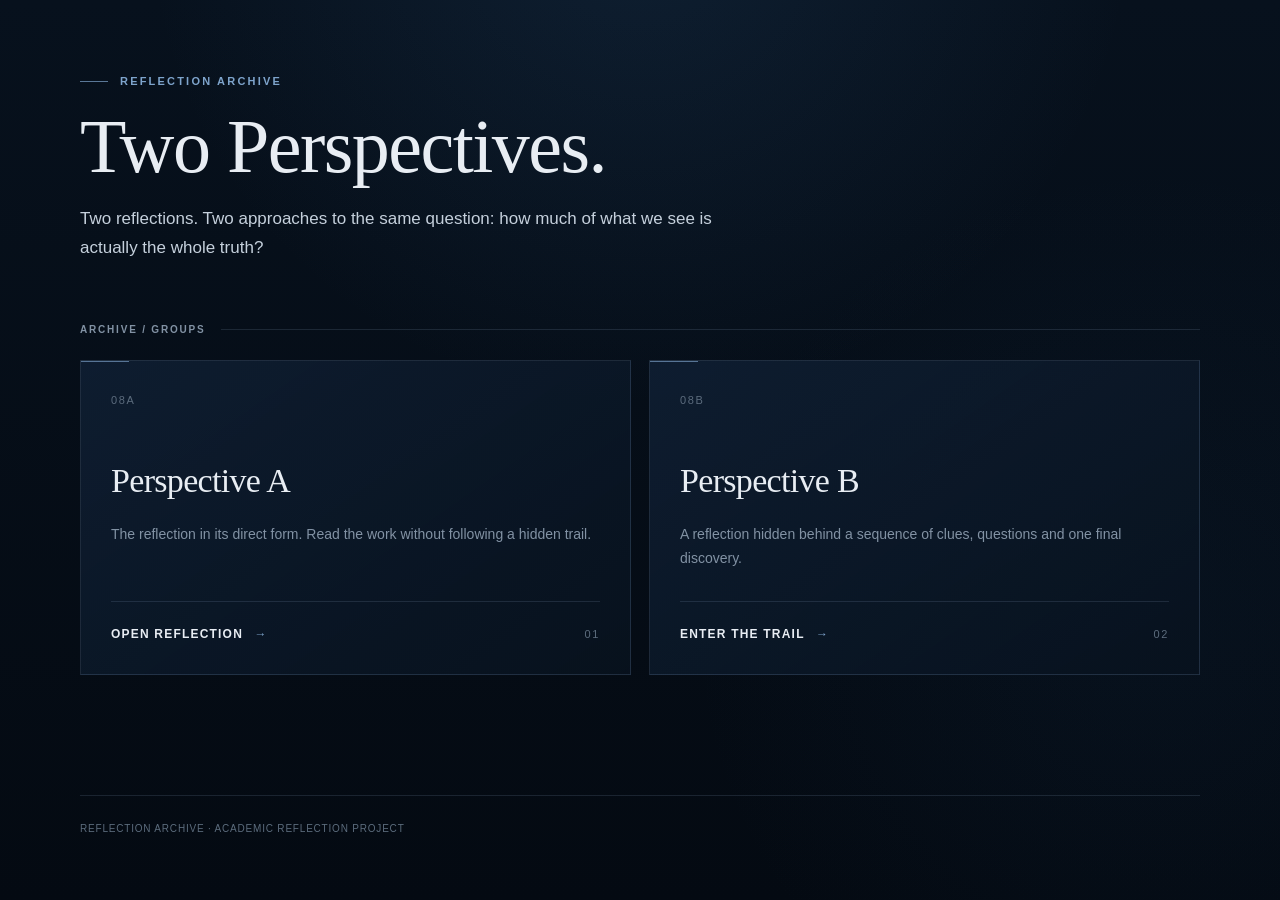
==== commit 70b01d92: "Update index.html" ====
--- a/index.html
+++ b/index.html
@@ -1,132 +1,114 @@
 <!DOCTYPE html>
 <html lang="en">
 <head>
-
-<meta charset="UTF-8">
-<meta name="viewport" content="width=device-width, initial-scale=1.0">
-
-<title>Reflection Archive</title>
-
-<link rel="stylesheet" href="site.css">
-
+    <meta charset="UTF-8">
+    <meta name="viewport" content="width=device-width, initial-scale=1.0">
+    <title>Reflection Archive</title>
+    <link rel="stylesheet" href="site.css">
 </head>
 
 <body>
 
 <main class="page">
 
-    <div class="kicker">
-        ACADEMIC REFLECTION · ARCHIVE
-    </div>
+    <header class="archive-header">
 
-    <h1 class="title">
-        Two Perspectives.
-    </h1>
+        <div class="eyebrow">
+            Reflection Archive
+        </div>
 
-    <p class="subtitle">
-        Two reflections. Two ways of looking.
-        One archive built around a simple question:
-        how much of what we see is actually the whole truth?
-    </p>
+        <h1>
+            Two Perspectives.
+        </h1>
 
-    <div class="rule"></div>
+        <p class="subtitle">
+            Two reflections. Two approaches to the same question:
+            how much of what we see is actually the whole truth?
+        </p>
+
+    </header>
+
 
     <div class="section-label">
-        REFLECTION FILES
+        Archive / Groups
     </div>
 
 
-    <section class="cards">
+    <section class="archive-grid">
 
-        <a
-            class="card"
-            href="8a.html"
-        >
+        <!-- GROUP A -->
+
+        <a href="8a.html" class="card">
 
             <div class="card-number">
-                GROUP · 08A
+                08A
             </div>
 
-            <div class="card-title">
+            <h2>
                 Perspective A
-            </div>
+            </h2>
 
-            <div class="card-description">
-                Open the first reflection and enter
-                the archive directly.
-            </div>
+            <p>
+                The reflection in its direct form.
+                Read the work without following a hidden trail.
+            </p>
 
-            <div class="meta-row">
+            <div class="card-footer">
 
-                <span class="meta">
-                    REFLECTION
+                <span class="card-link">
+                    Open Reflection
+                    <span>→</span>
                 </span>
 
-                <span class="meta">
-                    PDF
+                <span class="card-number">
+                    01
                 </span>
 
-            </div>
-
-            <div class="card-arrow">
-                →
             </div>
 
         </a>
 
 
-        <a
-            class="card"
-            href="8b.html"
-        >
+        <!-- GROUP B -->
+
+        <a href="8b.html" class="card">
 
             <div class="card-number">
-                GROUP · 08B
+                08B
             </div>
 
-            <div class="card-title">
+            <h2>
                 Perspective B
-            </div>
+            </h2>
 
-            <div class="card-description">
-                This reflection is not revealed at once.
-                Follow the clues before entering the file.
-            </div>
+            <p>
+                A reflection hidden behind a sequence of clues,
+                questions and one final discovery.
+            </p>
 
-            <div class="meta-row">
+            <div class="card-footer">
 
-                <span class="meta">
-                    PUZZLE
+                <span class="card-link">
+                    Enter the Trail
+                    <span>→</span>
                 </span>
 
-                <span class="meta">
-                    REFLECTION
+                <span class="card-number">
+                    02
                 </span>
 
-            </div>
-
-            <div class="card-arrow">
-                →
             </div>
 
         </a>
 
     </section>
 
+</main>
 
-    <nav class="bottom-nav">
 
-        <span>
-            REFLECTION ARCHIVE
-        </span>
-
-        <span>
-            08A · 08B
-        </span>
-
-    </nav>
-
-</main>
+<footer class="site-footer">
+    Reflection Archive · Academic Reflection Project
+</footer>
 
 </body>
 </html>
--- a/site.css
+++ b/site.css
@@ -1,1230 +1,1101 @@
-:root{
-    --bg:#0f0f0e;
-    --bg-deep:#0b0b0a;
-
-    --surface:#151514;
-    --surface-2:#191918;
-    --surface-hover:#1d1d1b;
-
-    --border:#2d2d2a;
-    --border-soft:#222220;
-    --border-light:#42423e;
-
-    --text:#e9e6df;
-    --text-soft:#d0cdc5;
-    --muted:#99968e;
-    --dim:#6f6d66;
-
-    --white:#f1eee7;
-
-    --content:1160px;
-}
-
-*{
-    box-sizing:border-box;
-}
-
-html{
-    scroll-behavior:smooth;
-}
-
-body{
-    margin:0;
-    min-height:100vh;
-
+/* =========================================================
+   REFLECTION ARCHIVE
+   Dark Academic / Deep Blue Edition
+   ========================================================= */
+
+:root {
+    --bg: #07111d;
+    --bg-deep: #040a12;
+
+    --surface: #0b1725;
+    --surface-2: #0e1c2d;
+    --surface-3: #112238;
+
+    --line: rgba(151, 181, 214, 0.15);
+    --line-strong: rgba(151, 181, 214, 0.27);
+
+    --text: #e8edf3;
+    --text-soft: #c5d0dc;
+    --muted: #8292a4;
+    --dim: #5c6c7d;
+
+    --accent: #7ea4cc;
+    --accent-soft: rgba(126, 164, 204, 0.12);
+    --accent-glow: rgba(76, 132, 190, 0.16);
+
+    --success: #9fc4b0;
+
+    --serif: Georgia, "Times New Roman", serif;
+    --sans: Inter, "Segoe UI", Arial, sans-serif;
+
+    --content: 1120px;
+    --reading: 1380px;
+}
+
+/* =========================================================
+   RESET
+   ========================================================= */
+
+* {
+    box-sizing: border-box;
+}
+
+html {
+    scroll-behavior: smooth;
+}
+
+body {
+    margin: 0;
+    min-height: 100vh;
+
+    color: var(--text);
     background:
         radial-gradient(
-            ellipse at 50% -20%,
-            #20201e 0%,
-            #151514 32%,
-            var(--bg) 68%,
-            var(--bg-deep) 100%
+            circle at 50% -10%,
+            rgba(54, 105, 156, 0.16),
+            transparent 42%
+        ),
+        radial-gradient(
+            circle at 90% 70%,
+            rgba(28, 67, 106, 0.10),
+            transparent 35%
+        ),
+        linear-gradient(
+            180deg,
+            var(--bg),
+            var(--bg-deep)
         );
 
-    color:var(--text);
-
-    font-family:
-        Arial,
-        Helvetica,
-        sans-serif;
-
-    -webkit-font-smoothing:antialiased;
-}
-
-body::before{
-    content:"";
-
-    position:fixed;
-    inset:0;
-
-    pointer-events:none;
-
-    opacity:.018;
+    font-family: var(--sans);
+    line-height: 1.7;
+
+    -webkit-font-smoothing: antialiased;
+    text-rendering: optimizeLegibility;
+}
+
+body::before {
+    content: "";
+    position: fixed;
+    inset: 0;
+    pointer-events: none;
+    opacity: 0.035;
 
     background-image:
-        repeating-linear-gradient(
-            0deg,
-            rgba(255,255,255,.7) 0,
-            rgba(255,255,255,.7) 1px,
-            transparent 1px,
-            transparent 4px
+        linear-gradient(
+            rgba(255,255,255,0.08) 1px,
+            transparent 1px
+        ),
+        linear-gradient(
+            90deg,
+            rgba(255,255,255,0.08) 1px,
+            transparent 1px
         );
-}
-
-
-/* =========================================
-   GLOBAL
-========================================= */
-
-a{
-    color:inherit;
+
+    background-size: 42px 42px;
+    mask-image: linear-gradient(
+        to bottom,
+        black,
+        transparent 85%
+    );
+}
+
+a {
+    color: inherit;
+    text-decoration: none;
 }
 
 button,
-input{
-    font:inherit;
-}
-
-.page{
-    width:min(var(--content),92%);
-    margin:auto;
-    padding:58px 0 44px;
-}
-
-.page-wide{
-    width:min(1380px,94%);
-    margin:auto;
-    padding:52px 0 42px;
-}
-
-.page-narrow{
-    width:min(760px,92%);
-    margin:auto;
-    padding:60px 0 44px;
-}
-
-
-/* =========================================
-   ARCHIVE HEADER
-========================================= */
-
-.kicker{
-    font-size:9px;
-    letter-spacing:4px;
-    color:var(--dim);
-    text-transform:uppercase;
-}
-
-.title{
-    margin:17px 0 0;
-
-    font-family:
-        Georgia,
-        "Times New Roman",
-        serif;
-
-    font-size:
-        clamp(43px,7vw,76px);
-
-    font-weight:normal;
-
-    line-height:1;
-
-    letter-spacing:-1.8px;
-}
-
-.subtitle{
-    max-width:690px;
-
-    margin-top:20px;
-
-    color:var(--muted);
-
-    font-size:13px;
-
-    line-height:1.9;
-}
-
-.rule{
-    height:1px;
-
-    margin:40px 0 34px;
-
-    background:var(--border);
-}
-
-.section-label{
-    margin-bottom:16px;
-
-    font-size:9px;
-    letter-spacing:3px;
-
-    color:var(--dim);
-
-    text-transform:uppercase;
-}
-
-
-/* =========================================
+input {
+    font: inherit;
+}
+
+/* =========================================================
+   LAYOUT
+   ========================================================= */
+
+.page {
+    width: min(var(--content), calc(100% - 44px));
+    margin: 0 auto;
+    padding: 72px 0 120px;
+}
+
+.page-wide {
+    width: min(var(--reading), calc(100% - 44px));
+    margin: 0 auto;
+    padding: 56px 0 100px;
+}
+
+.page-narrow {
+    width: min(820px, calc(100% - 44px));
+    margin: 0 auto;
+    padding: 72px 0 120px;
+}
+
+/* =========================================================
+   HEADER
+   ========================================================= */
+
+.archive-header {
+    margin-bottom: 58px;
+}
+
+.eyebrow {
+    display: flex;
+    align-items: center;
+    gap: 12px;
+
+    color: var(--accent);
+    font-size: 11px;
+    font-weight: 600;
+    letter-spacing: 0.20em;
+    text-transform: uppercase;
+}
+
+.eyebrow::before {
+    content: "";
+    width: 28px;
+    height: 1px;
+    background: var(--accent);
+    opacity: 0.7;
+}
+
+h1,
+h2,
+h3 {
+    margin: 0;
+    font-family: var(--serif);
+    font-weight: 400;
+    letter-spacing: -0.02em;
+}
+
+.archive-header h1 {
+    margin-top: 18px;
+    font-size: clamp(42px, 6vw, 76px);
+    line-height: 0.98;
+}
+
+.archive-header .subtitle {
+    max-width: 680px;
+    margin-top: 22px;
+
+    color: var(--text-soft);
+    font-size: 17px;
+}
+
+/* =========================================================
+   SECTION LABEL
+   ========================================================= */
+
+.section-label {
+    display: flex;
+    align-items: center;
+    gap: 16px;
+
+    margin: 58px 0 22px;
+
+    color: var(--muted);
+    font-size: 10px;
+    font-weight: 600;
+    letter-spacing: 0.18em;
+    text-transform: uppercase;
+}
+
+.section-label::after {
+    content: "";
+    flex: 1;
+    height: 1px;
+    background: var(--line);
+}
+
+/* =========================================================
    ARCHIVE CARDS
-========================================= */
-
-.cards{
-    display:grid;
-
-    grid-template-columns:
-        repeat(2,minmax(0,1fr));
-
-    gap:16px;
-}
-
-.card{
-    position:relative;
-
-    display:block;
-
-    min-height:255px;
-
-    padding:29px;
-
-    overflow:hidden;
-
-    border:1px solid var(--border);
-
+   ========================================================= */
+
+.archive-grid {
+    display: grid;
+    grid-template-columns: repeat(2, 1fr);
+    gap: 18px;
+}
+
+.card {
+    position: relative;
+    min-height: 270px;
+
+    display: flex;
+    flex-direction: column;
+
+    padding: 30px;
+
+    border: 1px solid var(--line);
     background:
         linear-gradient(
             145deg,
-            rgba(255,255,255,.018),
-            rgba(255,255,255,.004)
+            rgba(17, 34, 56, 0.75),
+            rgba(8, 18, 30, 0.92)
         );
 
-    text-decoration:none;
-
     transition:
-        transform .25s ease,
-        border-color .25s ease,
-        background .25s ease;
-}
-
-.card::before{
-    content:"";
-
-    position:absolute;
-
-    width:220px;
-    height:220px;
-
-    right:-135px;
-    bottom:-135px;
-
-    border:1px solid rgba(255,255,255,.035);
-
-    border-radius:50%;
-}
-
-.card::after{
-    content:"";
-
-    position:absolute;
-
-    width:120px;
-    height:120px;
-
-    right:-88px;
-    bottom:-88px;
-
-    border:1px solid rgba(255,255,255,.025);
-
-    border-radius:50%;
-}
-
-.card:hover{
-    transform:translateY(-3px);
-
-    border-color:var(--border-light);
-
-    background:var(--surface-hover);
-}
-
-.card-number{
-    font-size:9px;
-    letter-spacing:3px;
-
-    color:var(--dim);
-}
-
-.card-title{
-    margin-top:50px;
-
-    font-family:
-        Georgia,
-        "Times New Roman",
-        serif;
-
-    font-size:31px;
-
-    font-weight:normal;
-}
-
-.card-description{
-    max-width:470px;
-
-    margin-top:13px;
-
-    color:var(--muted);
-
-    font-size:12px;
-
-    line-height:1.8;
-}
-
-.card-arrow{
-    position:absolute;
-
-    right:27px;
-    bottom:24px;
-
-    color:var(--text-soft);
-
-    font-size:18px;
-
-    transition:transform .25s ease;
-}
-
-.card:hover .card-arrow{
-    transform:translateX(4px);
-}
-
-
-/* =========================================
-   META TAGS
-========================================= */
-
-.meta-row{
-    display:flex;
-    gap:8px;
-
-    margin-top:22px;
-}
-
-.meta{
-    padding:6px 9px;
-
-    border:1px solid var(--border-soft);
-
-    color:var(--dim);
-
-    font-size:8px;
-    letter-spacing:1.8px;
-}
-
-
-/* =========================================
-   LISTENING CARD
-========================================= */
-
-.listening-card{
-    position:relative;
-
-    margin-top:16px;
-
-    min-height:155px;
-
-    overflow:hidden;
-
-    border:1px solid var(--border);
+        border-color 220ms ease,
+        transform 220ms ease,
+        background 220ms ease;
+}
+
+.card::after {
+    content: "";
+    position: absolute;
+    top: 0;
+    left: 0;
+    width: 48px;
+    height: 1px;
+    background: var(--accent);
+    opacity: 0.65;
+}
+
+.card:hover {
+    transform: translateY(-3px);
+    border-color: var(--line-strong);
 
     background:
         linear-gradient(
             145deg,
-            rgba(255,255,255,.014),
-            rgba(255,255,255,.003)
+            rgba(19, 42, 68, 0.9),
+            rgba(8, 18, 30, 0.96)
         );
+}
+
+.card-number {
+    color: var(--dim);
+    font-size: 11px;
+    letter-spacing: 0.15em;
+}
+
+.card h2 {
+    margin-top: 42px;
+    font-size: 34px;
+}
+
+.card p {
+    max-width: 500px;
+    margin: 14px 0 30px;
+
+    color: var(--muted);
+    font-size: 14px;
+}
+
+.card-footer {
+    margin-top: auto;
+
+    display: flex;
+    justify-content: space-between;
+    align-items: center;
+
+    padding-top: 22px;
+    border-top: 1px solid var(--line);
+}
+
+.card-link {
+    color: var(--text);
+    font-size: 12px;
+    font-weight: 600;
+    letter-spacing: 0.10em;
+    text-transform: uppercase;
+}
+
+.card-link span {
+    color: var(--accent);
+    margin-left: 7px;
+}
+
+/* =========================================================
+   08B SPECIAL CARDS
+   ========================================================= */
+
+.archive-stack {
+    display: grid;
+    gap: 14px;
+}
+
+.archive-row {
+    position: relative;
+
+    display: grid;
+    grid-template-columns: 70px 1fr auto;
+    gap: 22px;
+    align-items: center;
+
+    padding: 24px 26px;
+
+    border: 1px solid var(--line);
+    background: rgba(10, 23, 38, 0.78);
 
     transition:
-        border-color .25s ease,
-        background .25s ease;
-}
-
-.listening-card:hover{
-    border-color:var(--border-light);
-
-    background:var(--surface-hover);
-}
-
-.listening-link{
-    position:absolute;
-    inset:0;
-
-    z-index:4;
-}
-
-.listening-content{
-    display:flex;
-    align-items:center;
-
-    gap:22px;
-
-    padding:29px;
-}
-
-.icon-box{
-    width:54px;
-    height:54px;
-
-    flex:none;
-
-    display:flex;
-    align-items:center;
-    justify-content:center;
-
-    border:1px solid var(--border);
-
-    color:var(--text-soft);
-}
-
-.icon-box svg{
-    width:22px;
-    height:22px;
-
-    stroke:currentColor;
-
-    fill:none;
-
-    stroke-width:1.35;
-
-    stroke-linecap:round;
-    stroke-linejoin:round;
-}
-
-.listening-title{
-    font-family:
-        Georgia,
-        "Times New Roman",
-        serif;
-
-    font-size:26px;
-
-    font-weight:normal;
-}
-
-.listening-status{
-    margin-top:7px;
-
-    color:var(--dim);
-
-    font-size:8px;
-
-    letter-spacing:2.2px;
-}
-
-.listening-description{
-    margin-top:9px;
-
-    color:var(--muted);
-
-    font-size:11px;
-
-    line-height:1.7;
-}
-
-
-/* =========================================
+        border-color 200ms ease,
+        background 200ms ease,
+        transform 200ms ease;
+}
+
+.archive-row:hover {
+    transform: translateX(3px);
+    border-color: var(--line-strong);
+    background: rgba(14, 30, 49, 0.92);
+}
+
+.row-number {
+    color: var(--accent);
+    font-family: var(--serif);
+    font-size: 25px;
+}
+
+.row-content h3 {
+    font-size: 22px;
+}
+
+.row-content p {
+    margin: 5px 0 0;
+    color: var(--muted);
+    font-size: 13px;
+}
+
+.row-action {
+    color: var(--accent);
+    font-size: 11px;
+    font-weight: 600;
+    letter-spacing: 0.13em;
+    text-transform: uppercase;
+}
+
+/* =========================================================
+   LISTENING ARCHIVE
+   ========================================================= */
+
+.listening-card {
+    position: relative;
+
+    margin-top: 14px;
+    padding: 30px;
+
+    border: 1px solid var(--line);
+    background:
+        linear-gradient(
+            140deg,
+            rgba(19, 42, 67, 0.78),
+            rgba(8, 18, 30, 0.94)
+        );
+}
+
+.listening-card.locked {
+    opacity: 0.82;
+}
+
+.listening-head {
+    display: flex;
+    justify-content: space-between;
+    gap: 20px;
+    align-items: flex-start;
+}
+
+.listening-icon {
+    width: 44px;
+    height: 44px;
+
+    display: grid;
+    place-items: center;
+
+    border: 1px solid var(--line-strong);
+}
+
+.listening-icon svg {
+    width: 20px;
+    height: 20px;
+    stroke: var(--accent);
+}
+
+.status {
+    color: var(--muted);
+    font-size: 10px;
+    letter-spacing: 0.14em;
+    text-transform: uppercase;
+}
+
+.status.unlocked {
+    color: var(--success);
+}
+
+.listening-card h2 {
+    margin-top: 26px;
+    font-size: 32px;
+}
+
+.listening-card p {
+    max-width: 700px;
+    margin: 12px 0 25px;
+    color: var(--muted);
+    font-size: 14px;
+}
+
+/* =========================================================
    BUTTONS
-========================================= */
-
-.primary{
-    display:flex;
-
-    width:100%;
-
-    align-items:center;
-    justify-content:center;
-
-    padding:16px;
-
-    border:1px solid var(--white);
-
-    background:var(--white);
-
-    color:#151514;
-
-    text-decoration:none;
-
-    font-size:9px;
-
-    letter-spacing:2.8px;
-
-    transition:.22s;
-}
-
-.primary:hover{
-    background:#ffffff;
-
-    border-color:#ffffff;
-}
-
-.secondary{
-    display:flex;
-
-    align-items:center;
-    justify-content:center;
-
-    padding:15px;
-
-    border:1px solid var(--border);
-
-    background:transparent;
-
-    color:var(--muted);
-
-    text-decoration:none;
-
-    font-size:9px;
-
-    letter-spacing:2.5px;
-
-    transition:.22s;
-}
-
-.secondary:hover{
-    color:var(--text);
-
-    border-color:var(--border-light);
-}
-
-
-/* =========================================
-   ALTERNATIVE ROUTE
-========================================= */
-
-.alternative{
-    margin-top:30px;
-
-    text-align:center;
-}
-
-.alternative-label{
-    margin-bottom:11px;
-
-    color:var(--dim);
-
-    font-size:8px;
-
-    letter-spacing:2.2px;
-}
-
-.alternative .secondary{
-    display:inline-flex;
-
-    padding:11px 17px;
-}
-
-
-/* =========================================
+   ========================================================= */
+
+.actions {
+    display: flex;
+    flex-wrap: wrap;
+    gap: 10px;
+}
+
+.btn {
+    display: inline-flex;
+    justify-content: center;
+    align-items: center;
+    gap: 10px;
+
+    min-height: 46px;
+    padding: 0 18px;
+
+    border: 1px solid var(--line-strong);
+
+    font-size: 11px;
+    font-weight: 600;
+    letter-spacing: 0.11em;
+    text-transform: uppercase;
+
+    transition:
+        background 180ms ease,
+        border-color 180ms ease,
+        transform 180ms ease;
+}
+
+.btn:hover {
+    transform: translateY(-1px);
+    border-color: var(--accent);
+}
+
+.btn.primary {
+    color: #06101a;
+    background: var(--accent);
+    border-color: var(--accent);
+}
+
+.btn.primary:hover {
+    background: #91b5d9;
+}
+
+.btn.secondary {
+    color: var(--text-soft);
+    background: transparent;
+}
+
+.btn.secondary:hover {
+    background: var(--accent-soft);
+}
+
+/* =========================================================
    BOTTOM NAV
-========================================= */
-
-.bottom-nav{
-    display:flex;
-
-    align-items:center;
-    justify-content:space-between;
-
-    gap:20px;
-
-    margin-top:47px;
-
-    padding-top:22px;
-
-    border-top:1px solid var(--border-soft);
-}
-
-.bottom-nav a,
-.bottom-nav span{
-    color:var(--dim);
-
-    text-decoration:none;
-
-    font-size:8px;
-
-    letter-spacing:2px;
-
-    transition:.2s;
-}
-
-.bottom-nav a:hover{
-    color:var(--text-soft);
-}
-
-
-/* =========================================
-   DOCUMENT / PDF
-========================================= */
-
-.document{
-    overflow:hidden;
-
-    border:1px solid var(--border);
-
-    background:#090909;
-}
-
-.document-head{
-    display:flex;
-
-    align-items:center;
-    justify-content:space-between;
-
-    padding:13px 16px;
-
-    background:var(--surface);
-
-    border-bottom:1px solid var(--border);
-}
-
-.document-name{
-    color:var(--muted);
-
-    font-size:8px;
-
-    letter-spacing:2.8px;
-}
-
-.document-info{
-    color:var(--dim);
-
-    font-size:7px;
-
-    letter-spacing:1.7px;
-}
-
-.pdf{
-    display:block;
-
-    width:100%;
-
-    height:calc(100vh - 220px);
-
-    min-height:650px;
-
-    border:0;
-
-    background:#fff;
-}
-
-
-/* =========================================
+   ========================================================= */
+
+.bottom-nav {
+    display: flex;
+    justify-content: space-between;
+    align-items: center;
+    gap: 20px;
+
+    margin-top: 60px;
+    padding-top: 22px;
+
+    border-top: 1px solid var(--line);
+}
+
+.bottom-nav a {
+    color: var(--muted);
+    font-size: 11px;
+    letter-spacing: 0.11em;
+    text-transform: uppercase;
+}
+
+.bottom-nav a:hover {
+    color: var(--text);
+}
+
+/* =========================================================
+   SCENARIO
+   ========================================================= */
+
+.scenario-shell {
+    max-width: 850px;
+    margin: 0 auto;
+}
+
+.scenario-intro {
+    padding-bottom: 46px;
+    border-bottom: 1px solid var(--line);
+}
+
+.scenario-intro h1 {
+    margin-top: 18px;
+    font-size: clamp(42px, 6vw, 68px);
+    line-height: 1.02;
+}
+
+.scenario-intro p {
+    margin-top: 22px;
+    color: var(--muted);
+}
+
+.scene {
+    position: relative;
+    margin-top: 55px;
+    padding-left: 28px;
+
+    border-left: 1px solid var(--line-strong);
+}
+
+.scene-number {
+    margin-bottom: 15px;
+
+    color: var(--accent);
+    font-size: 10px;
+    font-weight: 600;
+    letter-spacing: 0.18em;
+    text-transform: uppercase;
+}
+
+.scene h2 {
+    font-size: 31px;
+}
+
+.scene p {
+    color: var(--text-soft);
+    font-size: 16px;
+}
+
+.dialogue {
+    margin: 25px 0;
+    padding: 22px 24px;
+
+    border: 1px solid var(--line);
+    background: rgba(9, 21, 34, 0.72);
+}
+
+.speaker {
+    display: block;
+    margin-bottom: 7px;
+
+    color: var(--accent);
+    font-size: 10px;
+    font-weight: 700;
+    letter-spacing: 0.16em;
+    text-transform: uppercase;
+}
+
+.dialogue p {
+    margin: 0;
+    color: var(--text);
+    font-family: var(--serif);
+    font-size: 17px;
+}
+
+.rune-box {
+    margin: 45px 0;
+    padding: 40px 20px;
+
+    text-align: center;
+
+    border-top: 1px solid var(--line-strong);
+    border-bottom: 1px solid var(--line-strong);
+
+    background:
+        radial-gradient(
+            circle,
+            rgba(80, 130, 180, 0.09),
+            transparent 65%
+        );
+}
+
+.runes {
+    font-family: var(--serif);
+    font-size: clamp(30px, 5vw, 50px);
+    letter-spacing: 0.20em;
+    color: var(--text);
+}
+
+.rune-note {
+    margin-top: 13px;
+
+    color: var(--muted);
+    font-size: 10px;
+    letter-spacing: 0.14em;
+    text-transform: uppercase;
+}
+
+/* =========================================================
    CHALLENGE
-========================================= */
-
-.challenge{
-    padding:32px;
-
-    border:1px solid var(--border);
+   ========================================================= */
+
+.challenge-shell {
+    max-width: 780px;
+    margin: 0 auto;
+}
+
+.challenge-box {
+    margin-top: 50px;
+    padding: 36px;
+
+    border: 1px solid var(--line-strong);
 
     background:
         linear-gradient(
             145deg,
-            rgba(255,255,255,.018),
-            rgba(255,255,255,.004)
+            rgba(15, 34, 55, 0.92),
+            rgba(6, 15, 25, 0.97)
         );
 }
 
-.challenge-label{
-    color:var(--dim);
-
-    font-size:8px;
-
-    letter-spacing:3px;
-}
-
-.question{
-    margin:20px 0 24px;
-
-    font-family:
-        Georgia,
-        "Times New Roman",
-        serif;
-
-    font-size:24px;
-
-    line-height:1.5;
-}
-
-.input{
-    width:100%;
-
-    padding:16px;
-
-    border:1px solid var(--border-light);
-
-    outline:none;
-
-    background:#0d0d0c;
-
-    color:var(--text);
-
-    font-size:13px;
-
-    transition:.2s;
-}
-
-.input:focus{
-    border-color:#696760;
-}
-
-.verify{
-    width:100%;
-
-    margin-top:11px;
-
-    padding:15px;
-
-    border:1px solid var(--white);
-
-    background:var(--white);
-
-    color:#151514;
-
-    cursor:pointer;
-
-    font-size:8px;
-
-    letter-spacing:2.8px;
-
-    transition:.22s;
-}
-
-.verify:hover{
-    background:#fff;
-}
-
-.message{
-    min-height:18px;
-
-    margin-top:14px;
-
-    color:var(--muted);
-
-    font-size:10px;
-
-    line-height:1.7;
-}
-
-.hint{
-    display:none;
-
-    margin-top:16px;
-
-    padding:15px 17px;
-
-    border-left:1px solid #737068;
-
-    background:rgba(255,255,255,.018);
-
-    color:var(--muted);
-
-    font-size:10px;
-
-    line-height:1.8;
-}
-
-.help{
-    margin-top:16px;
-}
-
-.help-button{
-    width:100%;
-
-    padding:14px;
-
-    border:1px solid var(--border);
-
-    background:transparent;
-
-    color:var(--muted);
-
-    cursor:pointer;
-
-    font-size:8px;
-
-    letter-spacing:2px;
-
-    transition:.2s;
-}
-
-.help-button:hover{
-    border-color:var(--border-light);
-
-    color:var(--text);
-}
-
-.help-text{
-    display:none;
-
-    margin-top:10px;
-
-    padding:15px 16px;
-
-    border:1px solid var(--border-soft);
-
-    color:var(--muted);
-
-    font-size:10px;
-
-    line-height:1.8;
-}
-
-
-/* =========================================
+.challenge-box label {
+    display: block;
+    margin-bottom: 10px;
+
+    color: var(--muted);
+    font-size: 10px;
+    font-weight: 600;
+    letter-spacing: 0.15em;
+    text-transform: uppercase;
+}
+
+.challenge-input {
+    width: 100%;
+    height: 54px;
+
+    padding: 0 16px;
+
+    color: var(--text);
+    background: #06111d;
+
+    border: 1px solid var(--line-strong);
+    outline: none;
+
+    font-size: 14px;
+}
+
+.challenge-input:focus {
+    border-color: var(--accent);
+    box-shadow: 0 0 0 3px var(--accent-soft);
+}
+
+.challenge-actions {
+    display: flex;
+    gap: 10px;
+    margin-top: 13px;
+}
+
+.message {
+    min-height: 28px;
+    margin-top: 18px;
+
+    color: var(--muted);
+    font-size: 13px;
+}
+
+.message.error {
+    color: #c99595;
+}
+
+.message.success {
+    color: var(--success);
+}
+
+/* =========================================================
+   HINTS
+   ========================================================= */
+
+.hint-area {
+    margin-top: 42px;
+}
+
+.hint {
+    margin-top: 10px;
+    padding: 17px 19px;
+
+    border-left: 2px solid var(--accent);
+    background: rgba(14, 31, 49, 0.62);
+
+    color: var(--text-soft);
+    font-size: 13px;
+}
+
+.help-box {
+    margin-top: 16px;
+}
+
+.help-box button {
+    width: 100%;
+    min-height: 46px;
+
+    color: var(--muted);
+    background: transparent;
+
+    border: 1px solid var(--line);
+
+    cursor: pointer;
+
+    font-size: 10px;
+    font-weight: 600;
+    letter-spacing: 0.14em;
+    text-transform: uppercase;
+}
+
+.help-box button:hover {
+    color: var(--text);
+    border-color: var(--line-strong);
+}
+
+.help-box button:disabled {
+    opacity: 0.35;
+    cursor: default;
+}
+
+/* =========================================================
    SUCCESS
-========================================= */
-
-.success{
-    min-height:75vh;
-
-    display:none;
-
-    align-items:center;
-    justify-content:center;
-
-    text-align:center;
-}
-
-.success-inner{
-    width:min(640px,100%);
-}
-
-.success-icon{
-    width:58px;
-    height:58px;
-
-    margin:0 auto 25px;
-
-    display:flex;
-    align-items:center;
-    justify-content:center;
-
-    border:1px solid var(--border);
-}
-
-.success-icon svg{
-    width:22px;
-    height:22px;
-
-    stroke:var(--text-soft);
-
-    fill:none;
-
-    stroke-width:1.2;
-
-    stroke-linecap:round;
-    stroke-linejoin:round;
-}
-
-.success-label{
-    color:var(--dim);
-
-    font-size:8px;
-
-    letter-spacing:4px;
-}
-
-.success-title{
-    margin:18px 0 13px;
-
-    font-family:
-        Georgia,
-        "Times New Roman",
-        serif;
-
-    font-size:
-        clamp(40px,7vw,64px);
-
-    font-weight:normal;
-
-    line-height:1.05;
-}
-
-.success-description{
-    max-width:520px;
-
-    margin:0 auto;
-
-    color:var(--muted);
-
-    font-size:12px;
-
-    line-height:1.9;
-}
-
-.success .primary{
-    margin-top:31px;
-}
-
-
-/* =========================================
+   ========================================================= */
+
+.success-screen {
+    min-height: 72vh;
+
+    display: grid;
+    place-items: center;
+
+    text-align: center;
+}
+
+.success-inner {
+    max-width: 650px;
+}
+
+.success-mark {
+    width: 72px;
+    height: 72px;
+
+    margin: 0 auto 28px;
+
+    display: grid;
+    place-items: center;
+
+    border: 1px solid rgba(159, 196, 176, 0.4);
+}
+
+.success-mark svg {
+    width: 30px;
+    height: 30px;
+    stroke: var(--success);
+}
+
+.success-inner h1 {
+    font-size: clamp(46px, 7vw, 80px);
+}
+
+.success-inner p {
+    margin: 18px auto 30px;
+    max-width: 560px;
+
+    color: var(--muted);
+}
+
+/* =========================================================
    READING ROOM
-========================================= */
-
-.reading-grid{
-    display:grid;
-
-    grid-template-columns:
-        minmax(0,1fr)
-        300px;
-
-    gap:19px;
-
-    align-items:start;
-}
-
-.audio-column{
-    position:sticky;
-
-    top:22px;
-}
-
-.audio-panel{
-    padding:25px;
-
-    border:1px solid var(--border);
+   ========================================================= */
+
+.reading-header {
+    display: flex;
+    justify-content: space-between;
+    gap: 30px;
+    align-items: end;
+
+    margin-bottom: 30px;
+}
+
+.reading-header h1 {
+    margin-top: 15px;
+    font-size: clamp(42px, 6vw, 68px);
+}
+
+.reading-header p {
+    max-width: 650px;
+    margin: 14px 0 0;
+    color: var(--muted);
+}
+
+.reading-grid {
+    display: grid;
+    grid-template-columns: minmax(0, 1fr) 330px;
+    gap: 18px;
+    align-items: start;
+}
+
+.pdf-frame {
+    width: 100%;
+    height: 82vh;
+    min-height: 650px;
+
+    display: block;
+
+    border: 1px solid var(--line-strong);
+    background: #050b12;
+}
+
+.audio-column {
+    position: sticky;
+    top: 24px;
+}
+
+.audio-panel {
+    padding: 24px;
+
+    border: 1px solid var(--line-strong);
+    background:
+        linear-gradient(
+            150deg,
+            rgba(17, 36, 58, 0.92),
+            rgba(6, 15, 25, 0.98)
+        );
+}
+
+.audio-icon {
+    width: 44px;
+    height: 44px;
+
+    display: grid;
+    place-items: center;
+
+    margin-bottom: 22px;
+
+    border: 1px solid var(--line);
+}
+
+.audio-icon svg {
+    width: 20px;
+    height: 20px;
+    stroke: var(--accent);
+}
+
+.audio-panel h2 {
+    font-size: 25px;
+}
+
+.audio-panel p {
+    margin: 10px 0 22px;
+
+    color: var(--muted);
+    font-size: 13px;
+}
+
+.audio-panel audio {
+    width: 100%;
+}
+
+.audio-meta {
+    margin-top: 18px;
+    padding-top: 16px;
+
+    border-top: 1px solid var(--line);
+
+    color: var(--dim);
+    font-size: 10px;
+    letter-spacing: 0.08em;
+    text-transform: uppercase;
+}
+
+.download {
+    display: block;
+    margin-top: 15px;
+
+    color: var(--accent);
+    font-size: 11px;
+    letter-spacing: 0.10em;
+    text-transform: uppercase;
+}
+
+/* =========================================================
+   LOCKED ROOM
+   ========================================================= */
+
+.lock-screen {
+    min-height: 70vh;
+
+    display: grid;
+    place-items: center;
+
+    text-align: center;
+}
+
+.lock-inner {
+    max-width: 580px;
+}
+
+.lock-icon {
+    width: 76px;
+    height: 76px;
+
+    display: grid;
+    place-items: center;
+
+    margin: 0 auto 25px;
+
+    border: 1px solid var(--line-strong);
+}
+
+.lock-icon svg {
+    width: 32px;
+    height: 32px;
+    stroke: var(--accent);
+}
+
+.lock-inner h1 {
+    font-size: clamp(42px, 6vw, 64px);
+}
+
+.lock-inner p {
+    margin: 17px auto 28px;
+    color: var(--muted);
+}
+
+/* =========================================================
+   DIRECT ACCESS
+   ========================================================= */
+
+.direct-box {
+    max-width: 720px;
+    margin: 50px auto 0;
+
+    padding: 34px;
+
+    border: 1px solid rgba(184, 160, 116, 0.25);
 
     background:
         linear-gradient(
             145deg,
-            rgba(255,255,255,.02),
-            rgba(255,255,255,.004)
+            rgba(45, 39, 28, 0.22),
+            rgba(8, 17, 28, 0.95)
         );
 }
 
-.audio-icon{
-    width:54px;
-    height:54px;
-
-    display:flex;
-    align-items:center;
-    justify-content:center;
-
-    margin-bottom:23px;
-
-    border:1px solid var(--border);
-}
-
-.audio-icon svg{
-    width:21px;
-    height:21px;
-
-    stroke:var(--text-soft);
-
-    fill:none;
-
-    stroke-width:1.25;
-
-    stroke-linecap:round;
-    stroke-linejoin:round;
-}
-
-.audio-label{
-    color:var(--dim);
-
-    font-size:8px;
-
-    letter-spacing:3px;
-}
-
-.audio-title{
-    margin-top:13px;
-
-    font-family:
-        Georgia,
-        "Times New Roman",
-        serif;
-
-    font-size:27px;
-
-    line-height:1.3;
-}
-
-.audio-description{
-    margin-top:12px;
-
-    color:var(--muted);
-
-    font-size:10px;
-
-    line-height:1.8;
-}
-
-.audio-player{
-    width:100%;
-
-    margin-top:24px;
-}
-
-.audio-note{
-    margin-top:18px;
-
-    padding-top:18px;
-
-    border-top:1px solid var(--border-soft);
-
-    color:var(--dim);
-
-    font-size:9px;
-
-    line-height:1.8;
-}
-
-.download{
-    display:block;
-
-    margin-top:16px;
-
-    padding:13px;
-
-    border:1px solid var(--border);
-
-    color:var(--muted);
-
-    text-align:center;
-
-    text-decoration:none;
-
-    font-size:8px;
-
-    letter-spacing:2px;
-
-    transition:.2s;
-}
-
-.download:hover{
-    color:var(--text);
-
-    border-color:var(--border-light);
-}
-
-
-/* =========================================
-   LOCK SCREEN
-========================================= */
-
-.lock{
-    width:min(650px,92%);
-
-    min-height:100vh;
-
-    margin:auto;
-
-    display:flex;
-
-    align-items:center;
-    justify-content:center;
-
-    text-align:center;
-}
-
-.lock-inner{
-    width:100%;
-}
-
-.lock-icon{
-    width:62px;
-    height:62px;
-
-    margin:0 auto 27px;
-
-    display:flex;
-    align-items:center;
-    justify-content:center;
-
-    border:1px solid var(--border);
-}
-
-.lock-icon svg{
-    width:24px;
-    height:24px;
-
-    stroke:var(--text-soft);
-
-    fill:none;
-
-    stroke-width:1.2;
-
-    stroke-linecap:round;
-    stroke-linejoin:round;
-}
-
-.lock-title{
-    margin:18px 0 13px;
-
-    font-family:
-        Georgia,
-        "Times New Roman",
-        serif;
-
-    font-size:
-        clamp(40px,7vw,60px);
-
-    font-weight:normal;
-}
-
-.lock-description{
-    max-width:520px;
-
-    margin:0 auto;
-
-    color:var(--muted);
-
-    font-size:12px;
-
-    line-height:1.9;
-}
-
-.lock .secondary{
-    margin-top:29px;
-}
-
-
-/* =========================================
-   DIRECT ACCESS
-========================================= */
-
-.direct-wrap{
-    min-height:74vh;
-
-    display:flex;
-
-    align-items:center;
-    justify-content:center;
-
-    text-align:center;
-}
-
-.direct-inner{
-    width:min(650px,100%);
-}
-
-.direct-icon{
-    width:58px;
-    height:58px;
-
-    margin:0 auto 25px;
-
-    display:flex;
-    align-items:center;
-    justify-content:center;
-
-    border:1px solid var(--border);
-}
-
-.direct-icon svg{
-    width:22px;
-    height:22px;
-
-    stroke:var(--text-soft);
-
-    fill:none;
-
-    stroke-width:1.2;
-
-    stroke-linecap:round;
-    stroke-linejoin:round;
-}
-
-.warning{
-    margin:28px 0;
-
-    padding:18px 20px;
-
-    border:1px solid var(--border);
-
-    color:var(--muted);
-
-    font-size:10px;
-
-    line-height:1.9;
-}
-
-.actions{
-    display:grid;
-
-    gap:9px;
-}
-
-
-/* =========================================
-   MOBILE
-========================================= */
-
-@media(max-width:900px){
-
-    .reading-grid{
-        grid-template-columns:1fr;
-    }
-
-    .audio-column{
-        position:relative;
-
-        top:auto;
-
-        order:-1;
-    }
-
-    .pdf{
-        height:72vh;
-
-        min-height:540px;
-    }
-
-}
-
-@media(max-width:720px){
+.warning-label {
+    color: #bcae91;
+
+    font-size: 10px;
+    font-weight: 700;
+    letter-spacing: 0.16em;
+    text-transform: uppercase;
+}
+
+.direct-box h2 {
+    margin-top: 15px;
+    font-size: 30px;
+}
+
+.direct-box p {
+    color: var(--muted);
+    font-size: 14px;
+}
+
+/* =========================================================
+   FOOTER
+   ========================================================= */
+
+.site-footer {
+    width: min(var(--content), calc(100% - 44px));
+    margin: 0 auto;
+    padding: 24px 0 35px;
+
+    border-top: 1px solid var(--line);
+
+    color: var(--dim);
+    font-size: 10px;
+    letter-spacing: 0.08em;
+    text-transform: uppercase;
+}
+
+/* =========================================================
+   RESPONSIVE
+   ========================================================= */
+
+@media (max-width: 850px) {
+
+    .archive-grid {
+        grid-template-columns: 1fr;
+    }
+
+    .reading-grid {
+        grid-template-columns: 1fr;
+    }
+
+    .audio-column {
+        position: static;
+    }
+
+    .pdf-frame {
+        height: 72vh;
+        min-height: 520px;
+    }
+
+    .reading-header {
+        display: block;
+    }
+}
+
+@media (max-width: 620px) {
 
     .page,
-    .page-narrow{
-        padding-top:40px;
-    }
-
-    .cards{
-        grid-template-columns:1fr;
-    }
-
-    .card{
-        min-height:225px;
-    }
-
-    .card-title{
-        margin-top:42px;
-    }
-
-    .listening-content{
-        align-items:flex-start;
-    }
-
-    .bottom-nav{
-        flex-direction:column;
-
-        align-items:flex-start;
-    }
-
-}
-
-@media(max-width:520px){
-
-    .title{
-        letter-spacing:-.8px;
-    }
-
-    .challenge{
-        padding:24px;
-    }
-
-    .pdf{
-        height:68vh;
-
-        min-height:480px;
-    }
-
-}
+    .page-wide,
+    .page-narrow {
+        width: min(100% - 28px, var(--content));
+        padding-top: 44px;
+    }
+
+    .archive-header {
+        margin-bottom: 40px;
+    }
+
+    .archive-header h1 {
+        font-size: 48px;
+    }
+
+    .card {
+        min-height: 240px;
+        padding: 24px;
+    }
+
+    .card h2 {
+        font-size: 30px;
+    }
+
+    .archive-row {
+        grid-template-columns: 42px 1fr;
+        gap: 14px;
+    }
+
+    .row-action {
+        grid-column: 2;
+    }
+
+    .challenge-box,
+    .direct-box {
+        padding: 24px;
+    }
+
+    .challenge-actions {
+        flex-direction: column;
+    }
+
+    .btn {
+        width: 100%;
+    }
+
+    .bottom-nav {
+        align-items: flex-start;
+        flex-direction: column;
+    }
+
+    .pdf-frame {
+        height: 65vh;
+        min-height: 430px;
+    }
+}
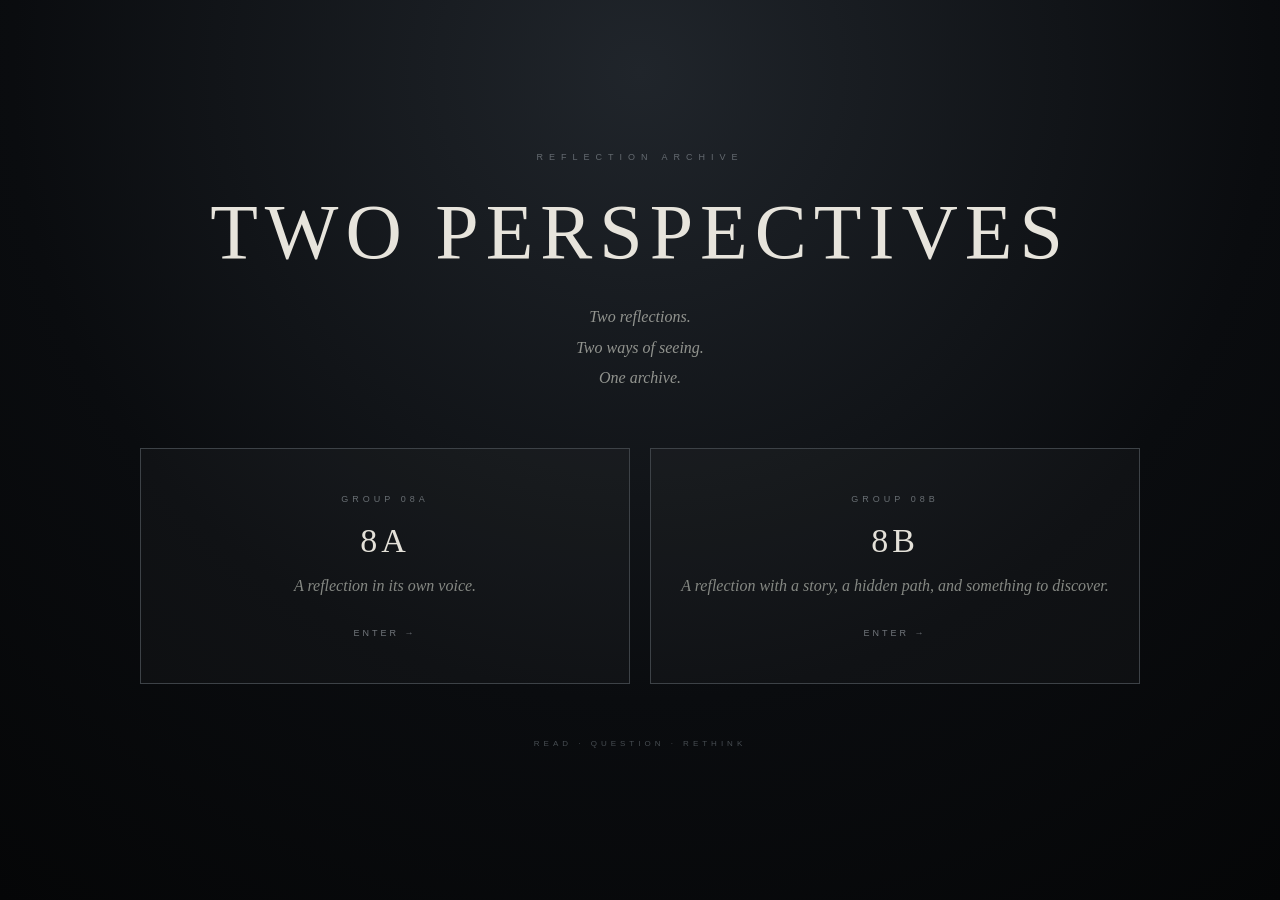
==== commit d3005124: "Update index.html" ====
--- a/index.html
+++ b/index.html
@@ -1,114 +1,188 @@
 <!DOCTYPE html>
 <html lang="en">
 <head>
-    <meta charset="UTF-8">
-    <meta name="viewport" content="width=device-width, initial-scale=1.0">
-    <title>Reflection Archive</title>
-    <link rel="stylesheet" href="site.css">
+<meta charset="UTF-8">
+<meta name="viewport" content="width=device-width, initial-scale=1.0">
+
+<title>Reflection Archive</title>
+
+<style>
+*{
+    box-sizing:border-box;
+}
+
+body{
+    margin:0;
+    min-height:100vh;
+    background:
+        radial-gradient(circle at 50% 8%,#20252b 0%,#0a0c0f 60%,#050607 100%);
+    color:#e7e4dc;
+    font-family:Georgia,"Times New Roman",serif;
+    display:flex;
+    align-items:center;
+    justify-content:center;
+    padding:30px 18px;
+}
+
+.container{
+    width:100%;
+    max-width:1000px;
+    text-align:center;
+}
+
+.label{
+    font-family:Arial,sans-serif;
+    font-size:9px;
+    letter-spacing:6px;
+    color:#646a70;
+    margin-bottom:25px;
+}
+
+h1{
+    font-size:clamp(44px,9vw,78px);
+    font-weight:normal;
+    letter-spacing:7px;
+    margin:0;
+}
+
+.intro{
+    max-width:600px;
+    margin:25px auto 55px;
+    color:#92948f;
+    font-style:italic;
+    line-height:1.9;
+}
+
+.groups{
+    display:grid;
+    grid-template-columns:repeat(2,1fr);
+    gap:20px;
+}
+
+.card{
+    border:1px solid #3d4247;
+    background:rgba(255,255,255,.025);
+    padding:45px 25px;
+    text-decoration:none;
+    color:#e4e1d9;
+    transition:.35s ease;
+}
+
+.card:hover{
+    transform:translateY(-5px);
+    border-color:#73787d;
+    background:rgba(255,255,255,.045);
+}
+
+.card-label{
+    font-family:Arial,sans-serif;
+    font-size:9px;
+    letter-spacing:4px;
+    color:#686e73;
+}
+
+.card h2{
+    font-size:34px;
+    font-weight:normal;
+    letter-spacing:4px;
+    margin:18px 0 12px;
+}
+
+.card p{
+    color:#858883;
+    font-style:italic;
+    line-height:1.7;
+    margin:0;
+}
+
+.arrow{
+    display:block;
+    margin-top:28px;
+    font-family:Arial,sans-serif;
+    font-size:9px;
+    letter-spacing:3px;
+    color:#71767b;
+}
+
+.footer{
+    margin-top:55px;
+    color:#474d52;
+    font-family:Arial,sans-serif;
+    font-size:8px;
+    letter-spacing:4px;
+}
+
+@media(max-width:700px){
+    .groups{
+        grid-template-columns:1fr;
+    }
+}
+</style>
 </head>
 
 <body>
 
-<main class="page">
+<div class="container">
 
-    <header class="archive-header">
+<div class="label">
+REFLECTION ARCHIVE
+</div>
 
-        <div class="eyebrow">
-            Reflection Archive
-        </div>
+<h1>TWO PERSPECTIVES</h1>
 
-        <h1>
-            Two Perspectives.
-        </h1>
+<div class="intro">
+Two reflections.<br>
+Two ways of seeing.<br>
+One archive.
+</div>
 
-        <p class="subtitle">
-            Two reflections. Two approaches to the same question:
-            how much of what we see is actually the whole truth?
-        </p>
+<div class="groups">
 
-    </header>
+<a href="8a.html" class="card">
+
+<div class="card-label">
+GROUP 08A
+</div>
+
+<h2>8A</h2>
+
+<p>
+A reflection in its own voice.
+</p>
+
+<span class="arrow">
+ENTER →
+</span>
+
+</a>
 
 
-    <div class="section-label">
-        Archive / Groups
-    </div>
+<a href="8b.html" class="card">
 
+<div class="card-label">
+GROUP 08B
+</div>
 
-    <section class="archive-grid">
+<h2>8B</h2>
 
-        <!-- GROUP A -->
+<p>
+A reflection with a story,
+a hidden path, and something to discover.
+</p>
 
-        <a href="8a.html" class="card">
+<span class="arrow">
+ENTER →
+</span>
 
-            <div class="card-number">
-                08A
-            </div>
+</a>
 
-            <h2>
-                Perspective A
-            </h2>
+</div>
 
-            <p>
-                The reflection in its direct form.
-                Read the work without following a hidden trail.
-            </p>
+<div class="footer">
+READ · QUESTION · RETHINK
+</div>
 
-            <div class="card-footer">
-
-                <span class="card-link">
-                    Open Reflection
-                    <span>→</span>
-                </span>
-
-                <span class="card-number">
-                    01
-                </span>
-
-            </div>
-
-        </a>
-
-
-        <!-- GROUP B -->
-
-        <a href="8b.html" class="card">
-
-            <div class="card-number">
-                08B
-            </div>
-
-            <h2>
-                Perspective B
-            </h2>
-
-            <p>
-                A reflection hidden behind a sequence of clues,
-                questions and one final discovery.
-            </p>
-
-            <div class="card-footer">
-
-                <span class="card-link">
-                    Enter the Trail
-                    <span>→</span>
-                </span>
-
-                <span class="card-number">
-                    02
-                </span>
-
-            </div>
-
-        </a>
-
-    </section>
-
-</main>
-
-
-<footer class="site-footer">
-    Reflection Archive · Academic Reflection Project
-</footer>
+</div>
 
 </body>
 </html>
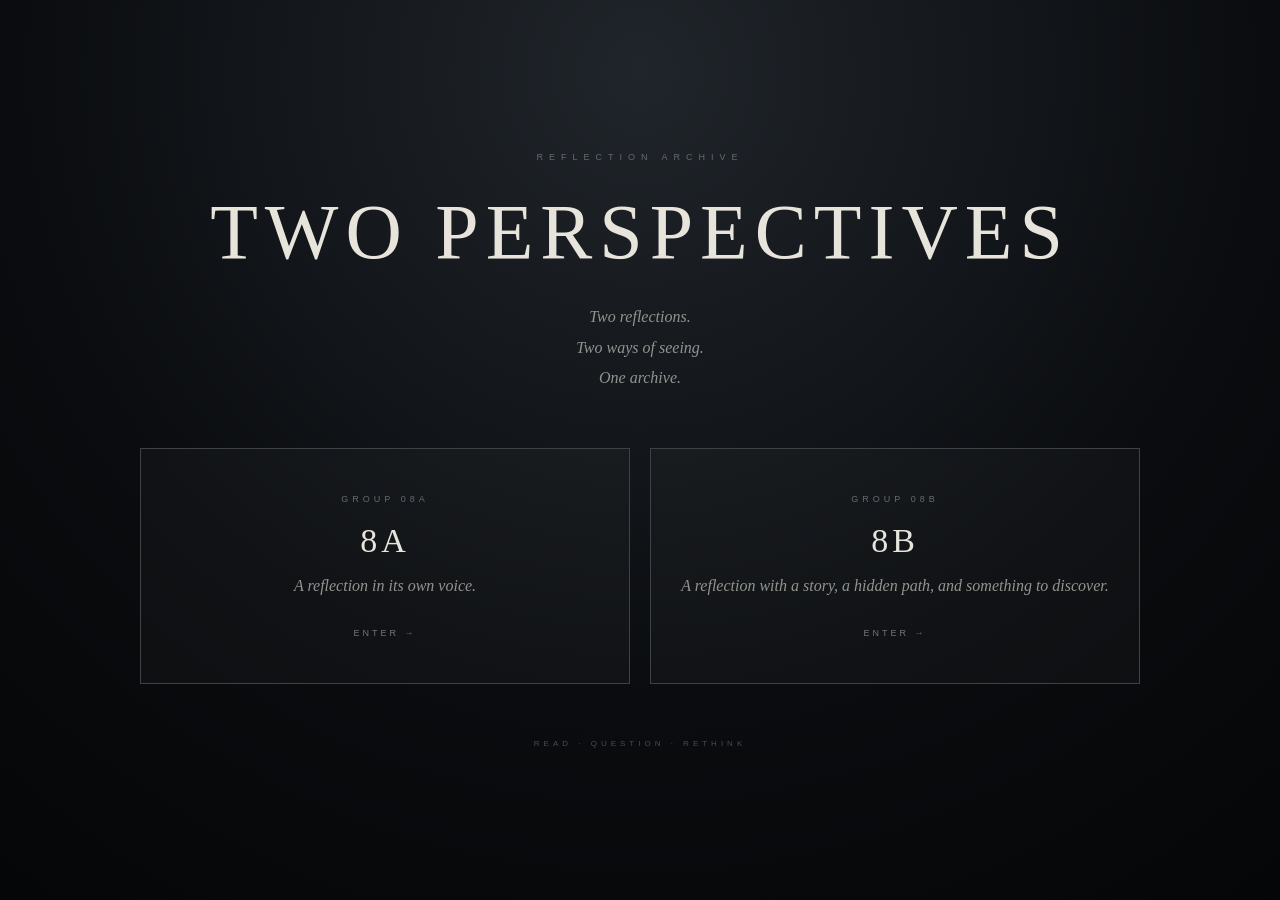
==== commit 7ba591c6: "Add files via upload" ====
--- a/index.html
+++ b/index.html
@@ -118,6 +118,7 @@
     }
 }
 </style>
+<link rel="stylesheet" href="shared-theme.css">
 </head>
 
 <body>
--- a/shared-theme.css
+++ b/shared-theme.css
@@ -0,0 +1,135 @@
+
+/* REFLECTION ARCHIVE — shared visual language, based on Index / Group A */
+:root{
+    --bg-top:#20252b;
+    --bg-mid:#0a0c0f;
+    --bg-bottom:#050607;
+    --text:#e7e4dc;
+    --muted:#92948f;
+    --muted-2:#646a70;
+    --border:#3d4247;
+    --border-soft:#30353a;
+    --panel:rgba(255,255,255,.025);
+}
+
+body{
+    background:
+        radial-gradient(circle at 50% 8%,var(--bg-top) 0%,var(--bg-mid) 60%,var(--bg-bottom) 100%) !important;
+    color:var(--text) !important;
+    font-family:Georgia,"Times New Roman",serif !important;
+}
+
+a{
+    -webkit-tap-highlight-color:transparent;
+}
+
+.topbar a,
+.back-links a,
+.bottom a,
+.back,
+.topbar span{
+    color:var(--muted-2) !important;
+    font-family:Arial,sans-serif !important;
+    font-size:9px !important;
+    letter-spacing:2px !important;
+}
+
+.topbar a:hover,
+.back-links a:hover,
+.bottom a:hover,
+.back:hover{
+    color:var(--text) !important;
+}
+
+.eyebrow,
+.label,
+.card-number,
+.card-label,
+.voice-label,
+.section-label,
+.panel-label{
+    color:var(--muted-2) !important;
+    font-family:Arial,sans-serif !important;
+}
+
+h1,h2{
+    font-family:Georgia,"Times New Roman",serif !important;
+    color:var(--text) !important;
+    font-weight:normal !important;
+}
+
+.subtitle,
+.intro,
+.description,
+.card p,
+.voice-description,
+.help-text,
+.voice p{
+    color:var(--muted) !important;
+}
+
+.card,
+.challenge-box,
+.panel,
+.pdf,
+.voice,
+.modal-card,
+.success-card,
+.help-box{
+    border-color:var(--border) !important;
+}
+
+button,
+.next a,
+.lock-button,
+.download{
+    border-color:#555a5f !important;
+    color:var(--text) !important;
+    background:rgba(255,255,255,.025) !important;
+    font-family:Arial,sans-serif !important;
+}
+
+button:hover,
+.next a:hover,
+.lock-button:hover,
+.download:hover{
+    border-color:#73787d !important;
+    background:rgba(255,255,255,.045) !important;
+}
+
+.card{
+    background:rgba(255,255,255,.025) !important;
+}
+
+.card:hover{
+    border-color:#73787d !important;
+    background:rgba(255,255,255,.045) !important;
+}
+
+input{
+    border-color:#3d4247 !important;
+    background:rgba(255,255,255,.025) !important;
+    color:var(--text) !important;
+    font-family:Georgia,"Times New Roman",serif !important;
+}
+
+input::placeholder{
+    color:#646a70 !important;
+}
+
+.overlay{
+    background:rgba(5,7,9,.78) !important;
+    backdrop-filter:blur(8px);
+}
+
+.modal-card,
+.success-card{
+    background:
+        radial-gradient(circle at 50% 0%,rgba(32,37,43,.96),rgba(10,12,15,.98) 68%) !important;
+}
+
+@media(max-width:700px){
+    .topbar{
+        gap:18px;
+    }
+}
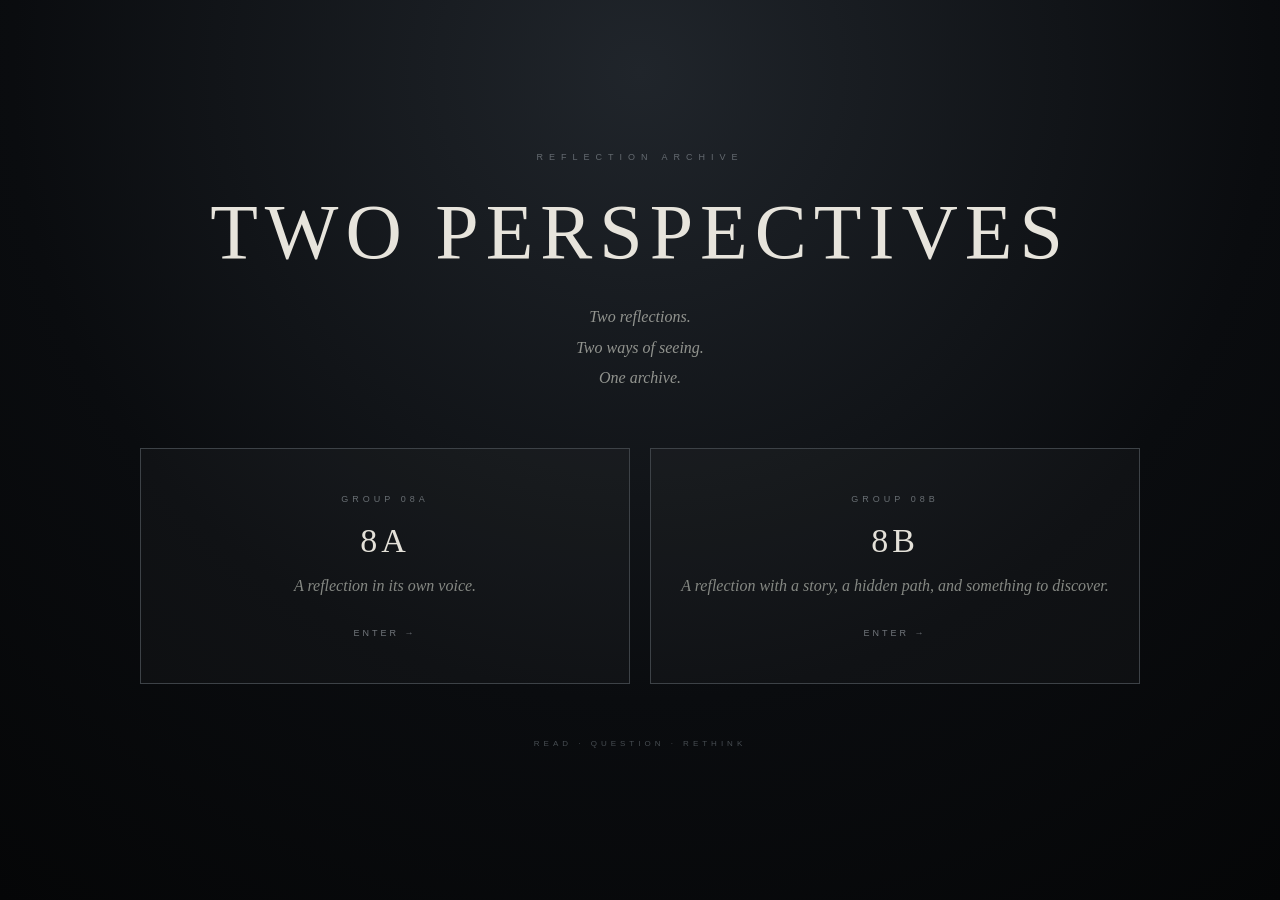
==== commit 339e7323: "Add files via upload" ====
--- a/index.html
+++ b/index.html
@@ -118,7 +118,6 @@
     }
 }
 </style>
-<link rel="stylesheet" href="shared-theme.css">
 </head>
 
 <body>
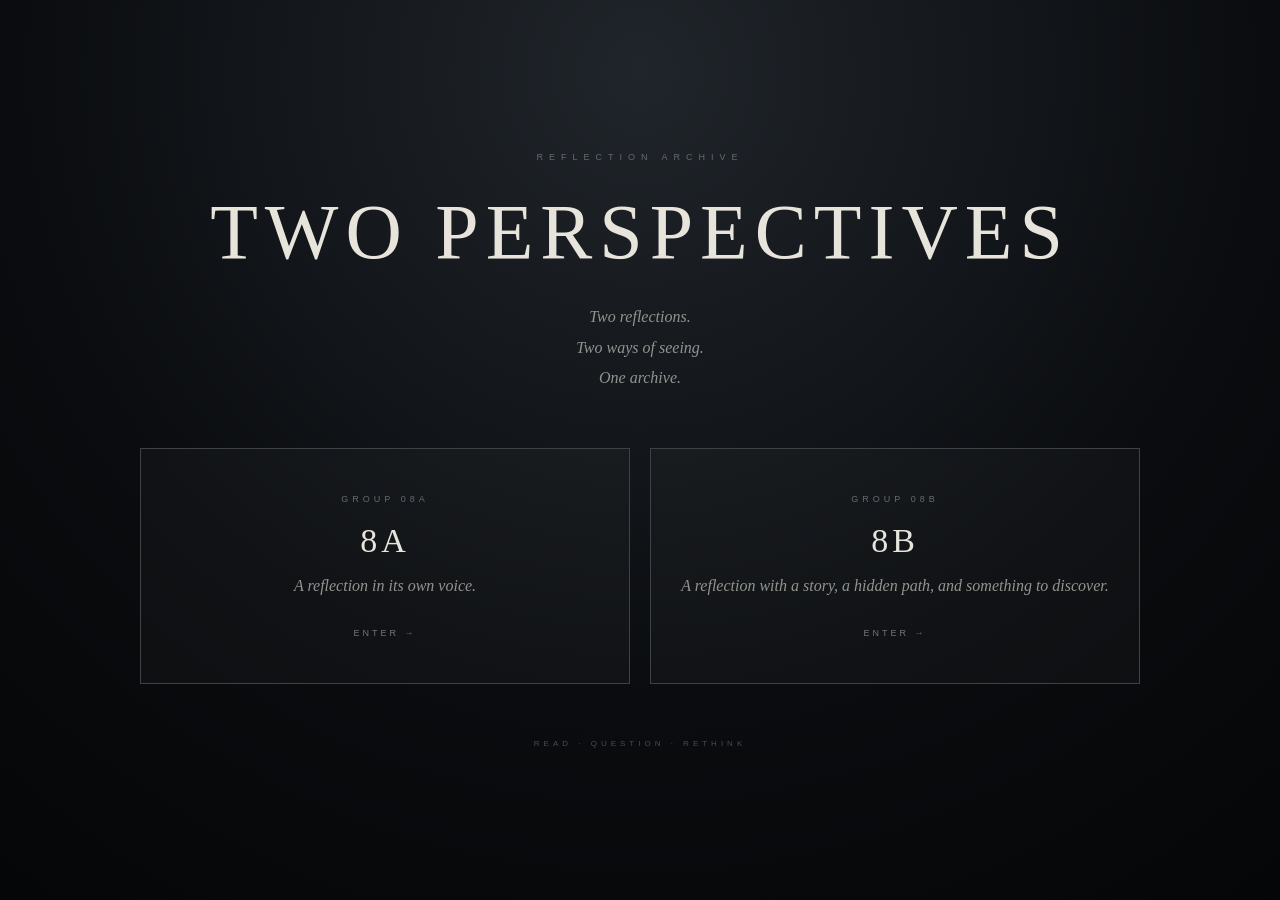
==== commit 4d8d7a8d: "Add files via upload" ====
--- a/index.html
+++ b/index.html
@@ -118,6 +118,7 @@
     }
 }
 </style>
+<link rel="stylesheet" href="shared-theme.css">
 </head>
 
 <body>
--- a/shared-theme.css
+++ b/shared-theme.css
@@ -0,0 +1,135 @@
+
+/* REFLECTION ARCHIVE — shared visual language, based on Index / Group A */
+:root{
+    --bg-top:#20252b;
+    --bg-mid:#0a0c0f;
+    --bg-bottom:#050607;
+    --text:#e7e4dc;
+    --muted:#92948f;
+    --muted-2:#646a70;
+    --border:#3d4247;
+    --border-soft:#30353a;
+    --panel:rgba(255,255,255,.025);
+}
+
+body{
+    background:
+        radial-gradient(circle at 50% 8%,var(--bg-top) 0%,var(--bg-mid) 60%,var(--bg-bottom) 100%) !important;
+    color:var(--text) !important;
+    font-family:Georgia,"Times New Roman",serif !important;
+}
+
+a{
+    -webkit-tap-highlight-color:transparent;
+}
+
+.topbar a,
+.back-links a,
+.bottom a,
+.back,
+.topbar span{
+    color:var(--muted-2) !important;
+    font-family:Arial,sans-serif !important;
+    font-size:9px !important;
+    letter-spacing:2px !important;
+}
+
+.topbar a:hover,
+.back-links a:hover,
+.bottom a:hover,
+.back:hover{
+    color:var(--text) !important;
+}
+
+.eyebrow,
+.label,
+.card-number,
+.card-label,
+.voice-label,
+.section-label,
+.panel-label{
+    color:var(--muted-2) !important;
+    font-family:Arial,sans-serif !important;
+}
+
+h1,h2{
+    font-family:Georgia,"Times New Roman",serif !important;
+    color:var(--text) !important;
+    font-weight:normal !important;
+}
+
+.subtitle,
+.intro,
+.description,
+.card p,
+.voice-description,
+.help-text,
+.voice p{
+    color:var(--muted) !important;
+}
+
+.card,
+.challenge-box,
+.panel,
+.pdf,
+.voice,
+.modal-card,
+.success-card,
+.help-box{
+    border-color:var(--border) !important;
+}
+
+button,
+.next a,
+.lock-button,
+.download{
+    border-color:#555a5f !important;
+    color:var(--text) !important;
+    background:rgba(255,255,255,.025) !important;
+    font-family:Arial,sans-serif !important;
+}
+
+button:hover,
+.next a:hover,
+.lock-button:hover,
+.download:hover{
+    border-color:#73787d !important;
+    background:rgba(255,255,255,.045) !important;
+}
+
+.card{
+    background:rgba(255,255,255,.025) !important;
+}
+
+.card:hover{
+    border-color:#73787d !important;
+    background:rgba(255,255,255,.045) !important;
+}
+
+input{
+    border-color:#3d4247 !important;
+    background:rgba(255,255,255,.025) !important;
+    color:var(--text) !important;
+    font-family:Georgia,"Times New Roman",serif !important;
+}
+
+input::placeholder{
+    color:#646a70 !important;
+}
+
+.overlay{
+    background:rgba(5,7,9,.78) !important;
+    backdrop-filter:blur(8px);
+}
+
+.modal-card,
+.success-card{
+    background:
+        radial-gradient(circle at 50% 0%,rgba(32,37,43,.96),rgba(10,12,15,.98) 68%) !important;
+}
+
+@media(max-width:700px){
+    .topbar{
+        gap:18px;
+    }
+}
